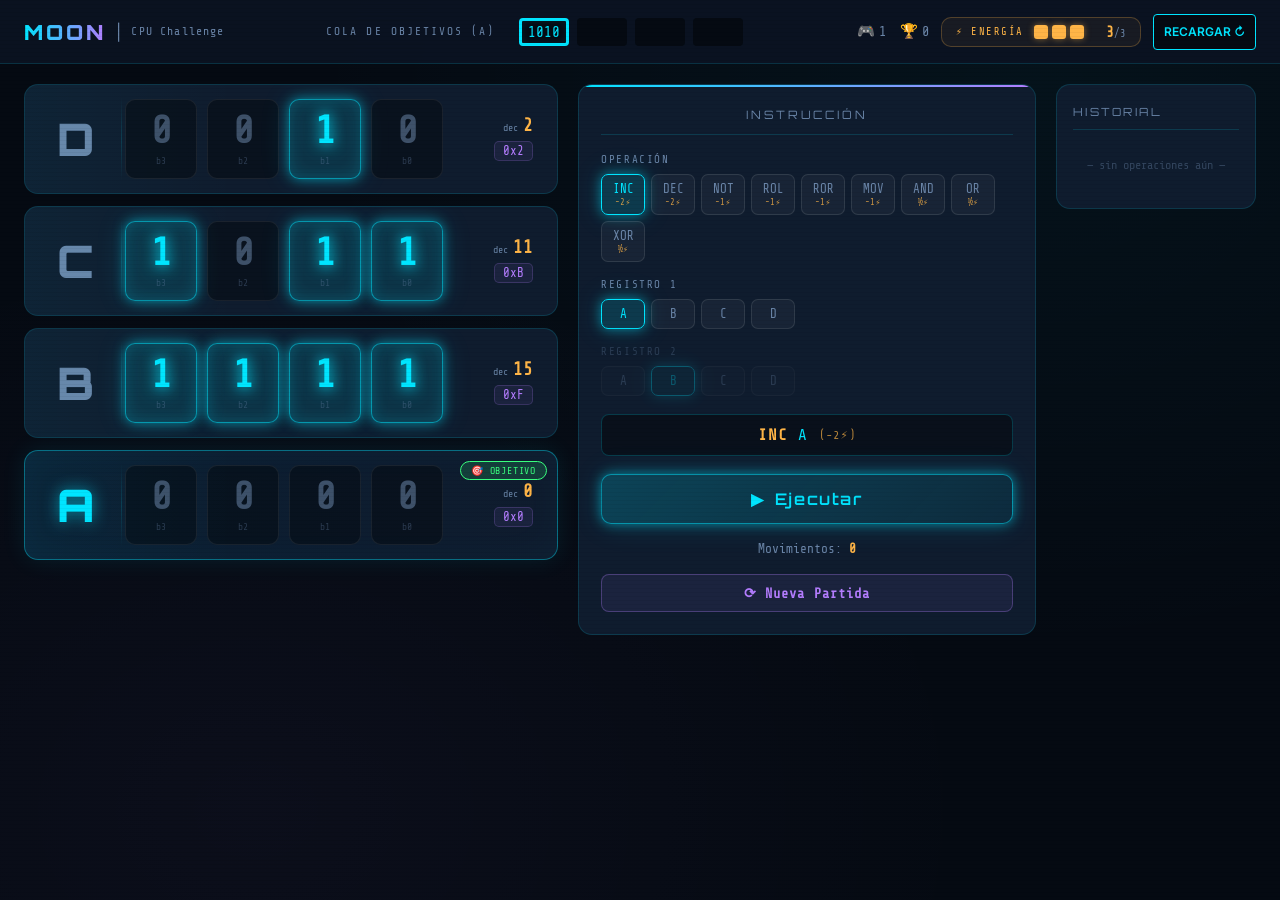
==== index.html @ d3221dab "juego moon" ====
<!DOCTYPE html>
<html lang="es">
<head>
  <meta charset="UTF-8" />
  <meta name="viewport" content="width=device-width, initial-scale=1.0" />
  <title>MOON – CPU Binary Game</title>
  <meta name="description" content="MOON: juego educativo online donde manipulas registros de una CPU virtual para alcanzar un objetivo binario." />
  <link rel="preconnect" href="https://fonts.googleapis.com" />
  <link rel="preconnect" href="https://fonts.gstatic.com" crossorigin />
  <link href="https://fonts.googleapis.com/css2?family=Share+Tech+Mono&family=Orbitron:wght@400;700;900&family=Inter:wght@300;400;600&display=swap" rel="stylesheet" />
  <link rel="stylesheet" href="style.css" />
</head>
<body>

  <!-- ═══════════════════════ (sin pantalla de login) ════════ -->

  <!-- ═══════════════════════════════════════ GAME SCREEN ═══ -->
  <div id="screen-game" class="screen active">

    <!-- Top bar -->
    <header class="topbar">
      <div class="topbar-brand">
        <span class="brand-moon">MOON</span>
        <span class="brand-sep">|</span>
        <span class="brand-sub">CPU Challenge</span>
      </div>
      <div class="topbar-center" id="topbar-objective">
        <div class="obj-label">COLA DE OBJETIVOS (A)</div>
        <div class="targets-queue" id="targets-queue">
          <!-- Slots rendered by JS -->
          <div class="target-slot empty"></div>
          <div class="target-slot empty"></div>
          <div class="target-slot empty"></div>
          <div class="target-slot empty"></div>
        </div>
      </div>
      <div class="topbar-user">
        <div class="user-stats">
          <span class="stat-item" title="Partidas jugadas"><span class="stat-icon">🎮</span><span id="stat-played">0</span></span>
          <span class="stat-item" title="Partidas ganadas"><span class="stat-icon">🏆</span><span id="stat-won">0</span></span>
        </div>
        <!-- Batería y Recarga -->
        <div class="battery-section">
          <div class="battery-display" id="battery-display" title="Energía restante">
            <span class="battery-label">⚡ ENERGÍA</span>
            <div class="battery-pips" id="battery-pips"></div>
            <span class="battery-num"><span id="battery-val">3</span><span class="battery-max">/3</span></span>
          </div>
          <button id="btn-reload" class="btn btn-reload" title="Recargar energía y avanzar objetivos">RECARGAR ↻</button>
        </div>
      </div>
    </header>

    <main class="game-main">

      <!-- Registers: 4 filas horizontales, como el tablero físico -->
      <section class="registers-section">
        <div class="registers-grid" id="registers-grid">

          <!-- ── Registro D ── -->
          <div class="register-card" id="reg-D" data-reg="D">
            <div class="reg-name">D</div>
            <div class="reg-bits" id="bits-D">
              <div class="bit-cell" data-pos="3"><span class="bit-val">0</span><span class="bit-pos">b3</span></div>
              <div class="bit-cell" data-pos="2"><span class="bit-val">0</span><span class="bit-pos">b2</span></div>
              <div class="bit-cell" data-pos="1"><span class="bit-val">0</span><span class="bit-pos">b1</span></div>
              <div class="bit-cell" data-pos="0"><span class="bit-val">0</span><span class="bit-pos">b0</span></div>
            </div>
            <div class="reg-meta">
              <span class="reg-dec" id="dec-D">0</span>
              <span class="reg-hex" id="hex-D">0x0</span>
            </div>
          </div>

          <!-- ── Registro C ── -->
          <div class="register-card" id="reg-C" data-reg="C">
            <div class="reg-name">C</div>
            <div class="reg-bits" id="bits-C">
              <div class="bit-cell" data-pos="3"><span class="bit-val">0</span><span class="bit-pos">b3</span></div>
              <div class="bit-cell" data-pos="2"><span class="bit-val">0</span><span class="bit-pos">b2</span></div>
              <div class="bit-cell" data-pos="1"><span class="bit-val">0</span><span class="bit-pos">b1</span></div>
              <div class="bit-cell" data-pos="0"><span class="bit-val">0</span><span class="bit-pos">b0</span></div>
            </div>
            <div class="reg-meta">
              <span class="reg-dec" id="dec-C">0</span>
              <span class="reg-hex" id="hex-C">0x0</span>
            </div>
          </div>

          <!-- ── Registro B ── -->
          <div class="register-card" id="reg-B" data-reg="B">
            <div class="reg-name">B</div>
            <div class="reg-bits" id="bits-B">
              <div class="bit-cell" data-pos="3"><span class="bit-val">0</span><span class="bit-pos">b3</span></div>
              <div class="bit-cell" data-pos="2"><span class="bit-val">0</span><span class="bit-pos">b2</span></div>
              <div class="bit-cell" data-pos="1"><span class="bit-val">0</span><span class="bit-pos">b1</span></div>
              <div class="bit-cell" data-pos="0"><span class="bit-val">0</span><span class="bit-pos">b0</span></div>
            </div>
            <div class="reg-meta">
              <span class="reg-dec" id="dec-B">0</span>
              <span class="reg-hex" id="hex-B">0x0</span>
            </div>
          </div>

          <!-- ── Registro A (objetivo) ── -->
          <div class="register-card" id="reg-A" data-reg="A">
            <div class="reg-name">A</div>
            <div class="reg-bits" id="bits-A">
              <div class="bit-cell" data-pos="3"><span class="bit-val">0</span><span class="bit-pos">b3</span></div>
              <div class="bit-cell" data-pos="2"><span class="bit-val">0</span><span class="bit-pos">b2</span></div>
              <div class="bit-cell" data-pos="1"><span class="bit-val">0</span><span class="bit-pos">b1</span></div>
              <div class="bit-cell" data-pos="0"><span class="bit-val">0</span><span class="bit-pos">b0</span></div>
            </div>
            <div class="reg-meta">
              <span class="reg-dec" id="dec-A">0</span>
              <span class="reg-hex" id="hex-A">0x0</span>
            </div>
            <div class="reg-target-indicator hidden" id="target-A">🎯 OBJETIVO</div>
          </div>

        </div>
      </section>

      <!-- Control panel -->
      <section class="control-panel">
        <div class="panel-title">INSTRUCCIÓN</div>

        <div class="controls-row">

          <div class="ctrl-group">
            <label class="ctrl-label" for="sel-op">Operación</label>
            <div class="op-selector" id="op-selector">
              <button class="op-btn active" data-op="INC" data-cost="2">INC<span class="op-cost">-2⚡</span></button>
              <button class="op-btn" data-op="DEC" data-cost="2">DEC<span class="op-cost">-2⚡</span></button>
              <button class="op-btn" data-op="NOT" data-cost="1">NOT<span class="op-cost">-1⚡</span></button>
              <button class="op-btn" data-op="ROL" data-cost="1">ROL<span class="op-cost">-1⚡</span></button>
              <button class="op-btn" data-op="ROR" data-cost="1">ROR<span class="op-cost">-1⚡</span></button>
              <button class="op-btn" data-op="MOV" data-cost="1">MOV<span class="op-cost">-1⚡</span></button>
              <button class="op-btn" data-op="AND" data-cost="0.5">AND<span class="op-cost">½⚡</span></button>
              <button class="op-btn" data-op="OR" data-cost="0.5">OR<span class="op-cost">½⚡</span></button>
              <button class="op-btn" data-op="XOR" data-cost="0.5">XOR<span class="op-cost">½⚡</span></button>
            </div>
          </div>

          <div class="ctrl-group" id="reg1-group">
            <label class="ctrl-label" for="sel-reg1">Registro 1</label>
            <div class="reg-selector" id="reg1-selector">
              <button class="reg-btn active" data-reg="A">A</button>
              <button class="reg-btn" data-reg="B">B</button>
              <button class="reg-btn" data-reg="C">C</button>
              <button class="reg-btn" data-reg="D">D</button>
            </div>
          </div>

          <div class="ctrl-group" id="reg2-group">
            <label class="ctrl-label" for="sel-reg2">Registro 2</label>
            <div class="reg-selector" id="reg2-selector">
              <button class="reg-btn" data-reg="A">A</button>
              <button class="reg-btn active" data-reg="B">B</button>
              <button class="reg-btn" data-reg="C">C</button>
              <button class="reg-btn" data-reg="D">D</button>
            </div>
          </div>

        </div>

        <div class="instr-preview" id="instr-preview">
          <span class="preview-op">INC</span>
          <span class="preview-r1">A</span>
          <span class="preview-cost">(-2⚡)</span>
        </div>

        <button id="btn-execute" class="btn btn-execute">
          <span class="btn-execute-icon">▶</span>
          Ejecutar
        </button>

        <div class="move-counter">
          Movimientos: <span id="move-count">0</span>
        </div>

        <button id="btn-new-game" class="btn btn-new">⟳ Nueva Partida</button>

      </section>

      <!-- History log -->
      <section class="history-panel">
        <div class="history-title">HISTORIAL</div>
        <ul class="history-list" id="history-list">
          <li class="history-empty">— sin operaciones aún —</li>
        </ul>
      </section>

    </main>

    <!-- Victory overlay -->
    <div class="victory-overlay hidden" id="victory-overlay">
      <div class="victory-card">
        <div class="victory-icon">🌙</div>
        <h2 class="victory-title">¡OBJETIVO ALCANZADO!</h2>
        <p class="victory-sub">Registro A = <span id="victory-bits"></span></p>
        <p class="victory-moves">Completado en <span id="victory-move-count"></span> movimiento(s)</p>
        <button id="btn-next-round" class="btn btn-execute">Nueva Ronda</button>
      </div>
    </div>

    <!-- Game Over overlay (sin bateria) -->
    <div class="gameover-overlay hidden" id="gameover-overlay">
      <div class="gameover-card">
        <div class="gameover-icon">🔋</div>
        <h2 class="gameover-title">SIN ENERGÍA</h2>
        <p class="gameover-sub">Has perdido por falta de energía o por acumular demasiados objetivos.</p>
        <p class="gameover-target">Último objetivo pendiente: <span id="gameover-bits"></span></p>
        <button id="btn-retry" class="btn btn-execute">&#x21ba; Reintentar</button>
      </div>
    </div>

  </div>

  <script src="app.js"></script>
</body>
</html>
---- style.css ----
/* ═══════════════════════════════════════════════════════════
   MOON – CPU Binary Challenge · style.css
   Palette: deep space navy + neon cyan/purple + amber
═══════════════════════════════════════════════════════════ */

/* ── Reset & tokens ───────────────────────────────────────── */
*, *::before, *::after { box-sizing: border-box; margin: 0; padding: 0; }

:root {
  --bg-void:      #050a12;
  --bg-panel:     #0b1422;
  --bg-card:      #0f1c2e;
  --bg-card2:     #112035;
  --accent-cyan:  #00e5ff;
  --accent-purple:#b47dff;
  --accent-amber: #ffb547;
  --accent-green: #39ff7e;
  --accent-red:   #ff4757;
  --text-primary: #e0eeff;
  --text-dim:     #6a85a8;
  --text-mono:    'Share Tech Mono', monospace;
  --font-display: 'Orbitron', sans-serif;
  --font-body:    'Inter', sans-serif;
  --border:       rgba(0,229,255,0.15);
  --glow-cyan:    0 0 12px rgba(0,229,255,0.5), 0 0 30px rgba(0,229,255,0.15);
  --glow-purple:  0 0 12px rgba(180,125,255,0.5);
  --glow-amber:   0 0 12px rgba(255,181,71,0.6);
  --radius:       10px;
  --transition:   0.22s cubic-bezier(0.4, 0, 0.2, 1);
}

html, body {
  height: 100%;
  font-family: var(--font-body);
  background: var(--bg-void);
  color: var(--text-primary);
  overflow-x: hidden;
}

/* ── Screen router ────────────────────────────────────────── */
.screen { display: none; width: 100%; min-height: 100vh; }
.screen.active { display: flex; }

/* ═══════════════════════════════════════
   LOGIN SCREEN
═══════════════════════════════════════ */
#screen-login {
  position: relative;
  align-items: center;
  justify-content: center;
  background: radial-gradient(ellipse at 60% 40%, #0d1f3c 0%, #050a12 70%);
  overflow: hidden;
}

#bg-canvas {
  position: absolute;
  inset: 0;
  pointer-events: none;
  z-index: 0;
}

.login-card {
  position: relative;
  z-index: 1;
  display: flex;
  flex-direction: column;
  align-items: center;
  gap: 24px;
  padding: 48px 40px;
  background: rgba(11,20,34,0.85);
  border: 1px solid var(--border);
  border-radius: 20px;
  backdrop-filter: blur(18px);
  box-shadow: 0 0 60px rgba(0,229,255,0.08), 0 20px 60px rgba(0,0,0,0.5);
  max-width: 400px;
  width: 90%;
  animation: fadeUp 0.7s ease both;
}

@keyframes fadeUp {
  from { opacity:0; transform: translateY(30px); }
  to   { opacity:1; transform: translateY(0); }
}

/* Logo */
.login-logo { display: flex; flex-direction: column; align-items: center; gap: 12px; }

.logo-orbit {
  position: relative;
  width: 80px;
  height: 80px;
  display: flex;
  align-items: center;
  justify-content: center;
}

.logo-planet {
  width: 36px;
  height: 36px;
  border-radius: 50%;
  background: radial-gradient(circle at 35% 35%, #b47dff, #5a0fa8);
  box-shadow: var(--glow-purple);
  animation: pulse-planet 2.5s ease-in-out infinite;
}

@keyframes pulse-planet {
  0%, 100% { box-shadow: var(--glow-purple); }
  50%       { box-shadow: 0 0 20px rgba(180,125,255,0.9), 0 0 50px rgba(180,125,255,0.4); }
}

.logo-ring {
  position: absolute;
  inset: 4px;
  border-radius: 50%;
  border: 2px solid transparent;
  border-top-color: var(--accent-cyan);
  border-right-color: rgba(0,229,255,0.3);
  animation: spin-ring 3s linear infinite;
}

@keyframes spin-ring { to { transform: rotate(360deg); } }

.logo-title {
  font-family: var(--font-display);
  font-size: 3.2rem;
  font-weight: 900;
  letter-spacing: 0.2em;
  background: linear-gradient(135deg, var(--accent-cyan) 0%, var(--accent-purple) 100%);
  -webkit-background-clip: text;
  -webkit-text-fill-color: transparent;
  background-clip: text;
  text-shadow: none;
  filter: drop-shadow(0 0 16px rgba(0,229,255,0.4));
}

.logo-subtitle {
  font-family: var(--text-mono);
  font-size: 0.78rem;
  letter-spacing: 0.25em;
  color: var(--text-dim);
  text-transform: uppercase;
}

.login-desc {
  text-align: center;
  color: var(--text-dim);
  font-size: 0.9rem;
  line-height: 1.7;
}
.login-desc strong { color: var(--accent-cyan); }

/* Google button */
.btn-google {
  display: flex;
  align-items: center;
  gap: 12px;
  padding: 14px 28px;
  border: 1px solid rgba(255,255,255,0.18);
  border-radius: 50px;
  background: rgba(255,255,255,0.05);
  color: var(--text-primary);
  font-family: var(--font-body);
  font-size: 1rem;
  font-weight: 600;
  cursor: pointer;
  transition: var(--transition);
  width: 100%;
  justify-content: center;
}
.btn-google:hover {
  background: rgba(255,255,255,0.12);
  border-color: rgba(0,229,255,0.5);
  box-shadow: var(--glow-cyan);
  transform: translateY(-2px);
}
.google-icon { width: 20px; height: 20px; flex-shrink: 0; }

.login-footer {
  font-family: var(--text-mono);
  font-size: 0.72rem;
  color: var(--text-dim);
  letter-spacing: 0.12em;
}

/* ═══════════════════════════════════════
   GAME SCREEN
═══════════════════════════════════════ */
#screen-game {
  flex-direction: column;
  background: var(--bg-void);
  background-image:
    radial-gradient(ellipse at 80% 10%, rgba(0,229,255,0.04) 0%, transparent 50%),
    radial-gradient(ellipse at 20% 90%, rgba(180,125,255,0.04) 0%, transparent 50%);
  min-height: 100vh;
}

/* ── Topbar ─────────────────────────────────────────────── */
.topbar {
  display: flex;
  align-items: center;
  justify-content: space-between;
  padding: 0 24px;
  height: 64px;
  background: rgba(11,20,34,0.95);
  border-bottom: 1px solid var(--border);
  backdrop-filter: blur(12px);
  position: sticky;
  top: 0;
  z-index: 100;
  gap: 16px;
}

.topbar-brand {
  display: flex;
  align-items: center;
  gap: 10px;
  flex-shrink: 0;
}
.brand-moon {
  font-family: var(--font-display);
  font-size: 1.3rem;
  font-weight: 900;
  letter-spacing: 0.15em;
  background: linear-gradient(90deg, var(--accent-cyan), var(--accent-purple));
  -webkit-background-clip: text;
  -webkit-text-fill-color: transparent;
  background-clip: text;
}
.brand-sep { color: var(--text-dim); }
.brand-sub { font-family: var(--text-mono); font-size: 0.72rem; color: var(--text-dim); letter-spacing: 0.1em; }

.topbar-center {
  display: flex;
  align-items: center;
  gap: 12px;
  flex: 1;
  justify-content: center;
}
.obj-label {
  font-family: var(--text-mono);
  font-size: 0.7rem;
  letter-spacing: 0.18em;
  color: var(--text-dim);
}
.obj-bits {
  display: flex;
  gap: 5px;
}
.obj-bit {
  display: flex;
  align-items: center;
  justify-content: center;
  width: 32px;
  height: 32px;
  border-radius: 6px;
  background: rgba(0,229,255,0.08);
  border: 1px solid rgba(0,229,255,0.3);
  font-family: var(--text-mono);
  font-size: 1.1rem;
  color: var(--accent-cyan);
  font-weight: bold;
  box-shadow: var(--glow-cyan);
}
.obj-hint { font-family: var(--text-mono); font-size: 0.7rem; color: var(--text-dim); }

.topbar-user {
  display: flex;
  align-items: center;
  gap: 12px;
  flex-shrink: 0;
}

.user-stats {
  display: flex;
  gap: 14px;
  font-family: var(--text-mono);
  font-size: 0.85rem;
}
.stat-item {
  display: flex;
  align-items: center;
  gap: 4px;
  color: var(--text-dim);
}
.stat-icon { font-size: 0.9rem; }

/* ── Battery display ────────────────────────────────── */
.battery-display {
  display: flex;
  align-items: center;
  gap: 10px;
  padding: 6px 14px;
  background: rgba(255,181,71,0.06);
  border: 1px solid rgba(255,181,71,0.25);
  border-radius: 10px;
  transition: var(--transition);
}
.battery-display.warn {
  background: rgba(255,100,0,0.1);
  border-color: rgba(255,100,0,0.5);
  animation: battery-warn 1s ease-in-out infinite;
}
.battery-display.empty {
  background: rgba(255,71,87,0.12);
  border-color: rgba(255,71,87,0.6);
}
@keyframes battery-warn {
  0%,100% { box-shadow: none; }
  50%      { box-shadow: 0 0 12px rgba(255,100,0,0.4); }
}
.battery-label {
  font-family: var(--text-mono);
  font-size: 0.65rem;
  letter-spacing: 0.15em;
  color: var(--accent-amber);
}
.battery-pips {
  display: flex;
  gap: 4px;
  align-items: center;
}
.battery-pip {
  width: 14px;
  height: 14px;
  border-radius: 3px;
  background: var(--accent-amber);
  box-shadow: 0 0 6px rgba(255,181,71,0.5);
  transition: var(--transition);
}
.battery-pip.half {
  background: linear-gradient(90deg, var(--accent-amber) 50%, rgba(255,181,71,0.15) 50%);
}
.battery-pip.empty-pip {
  background: rgba(255,255,255,0.06);
  border: 1px solid rgba(255,255,255,0.1);
  box-shadow: none;
}
.battery-num {
  font-family: var(--text-mono);
  font-size: 0.9rem;
  color: var(--accent-amber);
  font-weight: bold;
  min-width: 32px;
  text-align: right;
}
.battery-num .battery-max {
  font-size: 0.65rem;
  color: var(--text-dim);
  font-weight: normal;
}

.user-avatar-wrap {
  display: flex;
  align-items: center;
  gap: 8px;
}
.user-avatar {
  width: 34px;
  height: 34px;
  border-radius: 50%;
  border: 2px solid var(--accent-cyan);
  box-shadow: var(--glow-cyan);
  object-fit: cover;
}
.user-name {
  font-size: 0.82rem;
  color: var(--text-dim);
  max-width: 120px;
  overflow: hidden;
  text-overflow: ellipsis;
  white-space: nowrap;
}

/* ── Buttons (global) ───────────────────────────────────── */
.btn {
  border: none;
  border-radius: var(--radius);
  cursor: pointer;
  font-family: var(--font-body);
  font-weight: 600;
  transition: var(--transition);
  outline: none;
}

.btn-admin {
  padding: 8px 14px;
  background: rgba(255,181,71,0.1);
  border: 1px solid rgba(255,181,71,0.4);
  color: var(--accent-amber);
  font-size: 0.8rem;
  border-radius: 8px;
}
.btn-admin:hover { background: rgba(255,181,71,0.2); box-shadow: var(--glow-amber); }

.btn-logout {
  padding: 8px 12px;
  background: rgba(255,71,87,0.1);
  border: 1px solid rgba(255,71,87,0.3);
  color: var(--accent-red);
  font-size: 1rem;
  border-radius: 8px;
}
.btn-logout:hover { background: rgba(255,71,87,0.2); }

.hidden { display: none !important; }

/* ── Game main layout ───────────────────────────────────── */
.game-main {
  display: grid;
  grid-template-columns: 1fr auto auto;
  grid-template-rows: 1fr;
  gap: 20px;
  padding: 20px 24px;
  flex: 1;
  align-items: start;
  max-width: 1400px;
  margin: 0 auto;
  width: 100%;
}

/* ── Registers: columna vertical de filas horizontales ──── */
.registers-section {
  grid-column: 1;
}
.registers-grid {
  display: flex;
  flex-direction: column;
  gap: 12px;
}

/* ── Register card: fila horizontal ancha ───────────────── */
.register-card {
  display: flex;
  align-items: center;
  gap: 20px;
  background: var(--bg-card);
  border: 1px solid var(--border);
  border-radius: 14px;
  padding: 14px 24px;
  position: relative;
  transition: var(--transition);
  overflow: hidden;
}
.register-card::before {
  content: '';
  position: absolute;
  inset: 0;
  background: linear-gradient(90deg, rgba(0,229,255,0.04) 0%, transparent 40%);
  pointer-events: none;
}
.register-card:hover {
  border-color: rgba(0,229,255,0.25);
  box-shadow: 0 0 24px rgba(0,229,255,0.06);
}

/* Registro A: destaque especial */
#reg-A {
  border-color: rgba(0,229,255,0.4);
  background: linear-gradient(90deg, #0b1f33, #0f1c2e);
  box-shadow: 0 0 24px rgba(0,229,255,0.09), inset 0 0 40px rgba(0,229,255,0.03);
}
#reg-A .reg-name { color: var(--accent-cyan); filter: drop-shadow(0 0 8px rgba(0,229,255,0.6)); }

/* Letra del registro (A / B / C / D) */
.reg-name {
  font-family: var(--font-display);
  font-size: 2.8rem;
  font-weight: 900;
  letter-spacing: 0.05em;
  color: var(--text-dim);
  width: 56px;
  text-align: center;
  flex-shrink: 0;
  line-height: 1;
  user-select: none;
}

/* Separador vertical entre nombre y bits */
.register-card::after {
  content: '';
  position: absolute;
  left: 96px;
  top: 12px;
  bottom: 12px;
  width: 1px;
  background: linear-gradient(to bottom, transparent, var(--border), transparent);
  pointer-events: none;
}

/* Contenedor de los 4 bits */
.reg-bits {
  display: flex;
  gap: 10px;
  align-items: center;
  flex: 1;
  justify-content: center;
}

/* Celda individual de bit */
.bit-cell {
  display: flex;
  flex-direction: column;
  align-items: center;
  justify-content: center;
  gap: 5px;
  width: 72px;
  height: 80px;
  border-radius: 10px;
  background: rgba(0,0,0,0.35);
  border: 1px solid rgba(255,255,255,0.07);
  transition: var(--transition);
  position: relative;
  overflow: hidden;
  flex-shrink: 0;
}
.bit-cell::before {
  content: '';
  position: absolute;
  inset: 0;
  background: transparent;
  transition: var(--transition);
}
.bit-cell.on {
  background: rgba(0,229,255,0.12);
  border-color: rgba(0,229,255,0.55);
  box-shadow: inset 0 0 16px rgba(0,229,255,0.18), var(--glow-cyan);
}
.bit-cell.on .bit-val {
  color: var(--accent-cyan);
  text-shadow: 0 0 14px var(--accent-cyan), 0 0 28px rgba(0,229,255,0.4);
}
.bit-cell.flip { animation: bit-flip 0.28s ease; }
@keyframes bit-flip {
  0%   { transform: scaleY(1); }
  45%  { transform: scaleY(0.05); }
  100% { transform: scaleY(1); }
}

/* Valor del bit (0 / 1) — grande y destacado */
.bit-val {
  font-family: var(--text-mono);
  font-size: 2.4rem;
  font-weight: bold;
  color: rgba(106,133,168,0.55);
  line-height: 1;
  pointer-events: none;
}

/* Posición del bit (b3, b2, b1, b0) */
.bit-pos {
  font-family: var(--text-mono);
  font-size: 0.6rem;
  color: rgba(106,133,168,0.35);
  letter-spacing: 0.05em;
  pointer-events: none;
}

/* Zona de metadatos: decimal + hex */
.reg-meta {
  display: flex;
  flex-direction: column;
  align-items: flex-end;
  gap: 6px;
  min-width: 70px;
  flex-shrink: 0;
}
.reg-dec {
  font-family: var(--text-mono);
  font-size: 1.1rem;
  font-weight: bold;
  color: var(--accent-amber);
  line-height: 1;
}
.reg-dec::before { content: 'dec '; font-size: 0.62rem; color: var(--text-dim); font-weight: normal; }

.reg-hex {
  font-family: var(--text-mono);
  font-size: 0.78rem;
  color: var(--accent-purple);
  background: rgba(180,125,255,0.08);
  padding: 2px 8px;
  border-radius: 5px;
  border: 1px solid rgba(180,125,255,0.2);
}

/* Indicador de objetivo (solo en Registro A) */
.reg-target-indicator {
  position: absolute;
  top: 10px;
  right: 10px;
  background: rgba(57,255,126,0.15);
  border: 1px solid var(--accent-green);
  color: var(--accent-green);
  font-size: 0.62rem;
  font-family: var(--text-mono);
  padding: 3px 10px;
  border-radius: 20px;
  letter-spacing: 0.08em;
  animation: blink-target 1.5s ease-in-out infinite;
}
@keyframes blink-target {
  0%, 100% { opacity:1; }
  50%       { opacity:0.35; }
}

/* ── Control Panel ──────────────────────────────────────── */
.control-panel {
  grid-column: 2;
  background: var(--bg-card);
  border: 1px solid var(--border);
  border-radius: 14px;
  padding: 22px;
  display: flex;
  flex-direction: column;
  gap: 18px;
  min-width: 260px;
  position: relative;
  overflow: hidden;
}
.control-panel::before {
  content: '';
  position: absolute;
  top: 0; left: 0; right: 0;
  height: 2px;
  background: linear-gradient(90deg, var(--accent-cyan), var(--accent-purple));
}

.panel-title {
  font-family: var(--font-display);
  font-size: 0.72rem;
  letter-spacing: 0.25em;
  color: var(--text-dim);
  text-align: center;
  padding-bottom: 12px;
  border-bottom: 1px solid var(--border);
}

.controls-row {
  display: flex;
  flex-direction: column;
  gap: 16px;
}

.ctrl-group { display: flex; flex-direction: column; gap: 8px; }
.ctrl-label {
  font-family: var(--text-mono);
  font-size: 0.68rem;
  color: var(--text-dim);
  letter-spacing: 0.15em;
  text-transform: uppercase;
}

/* Op buttons */
.op-selector, .reg-selector {
  display: flex;
  flex-wrap: wrap;
  gap: 6px;
}
.op-btn, .reg-btn {
  padding: 7px 10px;
  border-radius: 7px;
  border: 1px solid rgba(255,255,255,0.1);
  background: rgba(255,255,255,0.04);
  color: var(--text-dim);
  font-family: var(--text-mono);
  font-size: 0.78rem;
  cursor: pointer;
  transition: var(--transition);
  min-width: 44px;
  text-align: center;
}
.op-btn:hover, .reg-btn:hover {
  border-color: rgba(0,229,255,0.4);
  color: var(--accent-cyan);
}
.op-btn.active, .reg-btn.active {
  background: rgba(0,229,255,0.15);
  border-color: var(--accent-cyan);
  color: var(--accent-cyan);
  box-shadow: var(--glow-cyan);
}
.op-btn.no-energy {
  opacity: 0.35;
  cursor: not-allowed;
  border-color: rgba(255,71,87,0.3);
}
.op-btn.no-energy:hover {
  border-color: rgba(255,71,87,0.5);
  color: var(--accent-red);
  box-shadow: none;
}
/* Badge de coste en el botón */
.op-cost {
  display: block;
  font-size: 0.55rem;
  letter-spacing: 0;
  color: var(--accent-amber);
  margin-top: 2px;
  line-height: 1;
  opacity: 0.8;
}

/* Instruction preview */
.instr-preview {
  background: rgba(0,0,0,0.4);
  border: 1px solid rgba(0,229,255,0.2);
  border-radius: 8px;
  padding: 10px 14px;
  font-family: var(--text-mono);
  font-size: 1rem;
  color: var(--text-primary);
  text-align: center;
  letter-spacing: 0.08em;
  min-height: 42px;
  display: flex;
  align-items: center;
  justify-content: center;
  gap: 10px;
}
.preview-op { color: var(--accent-amber); font-weight: bold; }
.preview-r1 { color: var(--accent-cyan); }
.preview-r2 { color: var(--accent-purple); }
.preview-arrow { color: var(--text-dim); }
.preview-cost {
  font-size: 0.75rem;
  color: var(--accent-amber);
  opacity: 0.7;
}

/* Execute button */
.btn-execute {
  display: flex;
  align-items: center;
  justify-content: center;
  gap: 10px;
  padding: 14px;
  background: linear-gradient(135deg, rgba(0,229,255,0.2), rgba(0,229,255,0.08));
  border: 1px solid rgba(0,229,255,0.5);
  color: var(--accent-cyan);
  font-size: 1rem;
  font-family: var(--font-display);
  letter-spacing: 0.1em;
  border-radius: 10px;
  box-shadow: var(--glow-cyan);
  transition: var(--transition);
}
.btn-execute:hover {
  background: rgba(0,229,255,0.25);
  box-shadow: 0 0 20px rgba(0,229,255,0.6), 0 0 40px rgba(0,229,255,0.2);
  transform: translateY(-2px);
}
.btn-execute:active { transform: translateY(0); }
.btn-execute-icon { font-size: 1rem; }

.move-counter {
  text-align: center;
  font-family: var(--text-mono);
  font-size: 0.8rem;
  color: var(--text-dim);
}
.move-counter span { color: var(--accent-amber); font-weight: bold; }

.btn-new {
  padding: 10px;
  background: rgba(180,125,255,0.08);
  border: 1px solid rgba(180,125,255,0.3);
  color: var(--accent-purple);
  font-size: 0.85rem;
  font-family: var(--text-mono);
  letter-spacing: 0.08em;
  border-radius: 8px;
  transition: var(--transition);
}
.btn-new:hover { background: rgba(180,125,255,0.18); box-shadow: var(--glow-purple); }

/* ── History panel ──────────────────────────────────────── */
.history-panel {
  grid-column: 3;
  background: var(--bg-card);
  border: 1px solid var(--border);
  border-radius: 14px;
  padding: 20px 16px;
  min-width: 200px;
  max-width: 230px;
  max-height: calc(100vh - 120px);
  display: flex;
  flex-direction: column;
  gap: 12px;
  position: sticky;
  top: 84px;
}

.history-title {
  font-family: var(--font-display);
  font-size: 0.7rem;
  letter-spacing: 0.22em;
  color: var(--text-dim);
  padding-bottom: 10px;
  border-bottom: 1px solid var(--border);
}

.history-list {
  list-style: none;
  overflow-y: auto;
  display: flex;
  flex-direction: column-reverse;
  gap: 6px;
  flex: 1;
}
.history-list::-webkit-scrollbar { width: 4px; }
.history-list::-webkit-scrollbar-track { background: transparent; }
.history-list::-webkit-scrollbar-thumb { background: var(--border); border-radius: 4px; }

.history-item {
  font-family: var(--text-mono);
  font-size: 0.75rem;
  padding: 6px 10px;
  border-radius: 6px;
  background: rgba(0,0,0,0.3);
  border: 1px solid rgba(255,255,255,0.05);
  color: var(--text-dim);
  animation: slide-in 0.25s ease;
}
@keyframes slide-in {
  from { opacity:0; transform: translateX(12px); }
  to   { opacity:1; transform: translateX(0); }
}
.history-item .h-num { color: rgba(106,133,168,0.5); margin-right: 6px; }
.history-item .h-op  { color: var(--accent-amber); }
.history-item .h-r1  { color: var(--accent-cyan); }
.history-item .h-r2  { color: var(--accent-purple); }

.history-empty {
  font-family: var(--text-mono);
  font-size: 0.75rem;
  color: rgba(106,133,168,0.4);
  text-align: center;
  padding: 16px 0;
}

/* ── Victory overlay ─────────────────────────────────────── */
.victory-overlay {
  position: fixed;
  inset: 0;
  background: rgba(5,10,18,0.88);
  backdrop-filter: blur(10px);
  display: flex;
  align-items: center;
  justify-content: center;
  z-index: 500;
  animation: fadeIn 0.4s ease;
}

@keyframes fadeIn { from { opacity:0; } to { opacity:1; } }

.victory-card {
  background: var(--bg-card);
  border: 1px solid rgba(57,255,126,0.4);
  border-radius: 20px;
  padding: 48px 52px;
  text-align: center;
  display: flex;
  flex-direction: column;
  align-items: center;
  gap: 18px;
  box-shadow: 0 0 60px rgba(57,255,126,0.15), 0 20px 60px rgba(0,0,0,0.5);
  animation: scaleIn 0.5s cubic-bezier(0.34, 1.56, 0.64, 1) both;
}
@keyframes scaleIn {
  from { transform: scale(0.7); opacity:0; }
  to   { transform: scale(1);   opacity:1; }
}

.victory-icon { font-size: 4rem; animation: bounce-icon 1s ease infinite alternate; }
@keyframes bounce-icon {
  from { transform: translateY(0); }
  to   { transform: translateY(-10px); }
}

.victory-title {
  font-family: var(--font-display);
  font-size: 1.8rem;
  letter-spacing: 0.1em;
  background: linear-gradient(90deg, var(--accent-green), var(--accent-cyan));
  -webkit-background-clip: text;
  -webkit-text-fill-color: transparent;
  background-clip: text;
}

.victory-sub {
  font-family: var(--text-mono);
  font-size: 1.1rem;
  color: var(--text-dim);
}
.victory-sub span { color: var(--accent-cyan); font-weight: bold; letter-spacing: 0.15em; }

.victory-moves {
  font-family: var(--text-mono);
  font-size: 0.85rem;
  color: var(--accent-amber);
}

/* ═══════════════════════════════════════
   ADMIN SCREEN
═══════════════════════════════════════ */
#screen-admin {
  flex-direction: column;
  background: var(--bg-void);
  padding: 32px 24px;
  align-items: center;
}

.admin-container {
  width: 100%;
  max-width: 1000px;
  display: flex;
  flex-direction: column;
  gap: 24px;
}

.admin-header {
  display: flex;
  align-items: center;
  gap: 20px;
  flex-wrap: wrap;
}

.admin-title {
  font-family: var(--font-display);
  font-size: 1.4rem;
  letter-spacing: 0.12em;
  color: var(--accent-amber);
}
.admin-subtitle {
  font-family: var(--text-mono);
  font-size: 0.8rem;
  color: var(--text-dim);
  margin-left: auto;
}

.btn-back {
  padding: 10px 18px;
  background: rgba(0,229,255,0.08);
  border: 1px solid rgba(0,229,255,0.3);
  color: var(--accent-cyan);
  font-size: 0.85rem;
  font-family: var(--text-mono);
  border-radius: 8px;
}
.btn-back:hover { background: rgba(0,229,255,0.16); box-shadow: var(--glow-cyan); }

.table-wrap {
  overflow-x: auto;
  border-radius: 14px;
  border: 1px solid var(--border);
  background: var(--bg-card);
}

.admin-table {
  width: 100%;
  border-collapse: collapse;
}
.admin-table thead tr {
  background: rgba(0,229,255,0.06);
  border-bottom: 1px solid rgba(0,229,255,0.2);
}
.admin-table th {
  font-family: var(--font-display);
  font-size: 0.7rem;
  letter-spacing: 0.15em;
  color: var(--text-dim);
  text-transform: uppercase;
  padding: 14px 20px;
  text-align: left;
}
.admin-table td {
  padding: 13px 20px;
  font-family: var(--text-mono);
  font-size: 0.85rem;
  color: var(--text-primary);
  border-bottom: 1px solid rgba(255,255,255,0.04);
}
.admin-table tbody tr:hover { background: rgba(0,229,255,0.03); }
.admin-table tbody tr:last-child td { border-bottom: none; }

.loading-row {
  text-align: center;
  color: var(--text-dim);
  padding: 32px !important;
  font-style: italic;
}

.win-rate-high { color: var(--accent-green); }
.win-rate-mid  { color: var(--accent-amber); }
.win-rate-low  { color: var(--text-dim); }

/* ═══════════════════════════════════════
   REGISTER VICTORY ANIMATION
═══════════════════════════════════════ */
.register-card.victory-pulse {
  animation: victory-pulse-anim 0.5s ease 3;
}
@keyframes victory-pulse-anim {
  0%   { box-shadow: none; border-color: var(--border); }
  50%  { box-shadow: 0 0 30px rgba(57,255,126,0.5), 0 0 60px rgba(57,255,126,0.2); border-color: var(--accent-green); }
  100% { box-shadow: none; border-color: var(--border); }
}

/* ═══════════════════════════════════════
   GAME OVER OVERLAY
═══════════════════════════════════════ */
.gameover-overlay {
  position: fixed;
  inset: 0;
  background: rgba(5,10,18,0.92);
  backdrop-filter: blur(12px);
  display: flex;
  align-items: center;
  justify-content: center;
  z-index: 500;
  animation: fadeIn 0.4s ease;
}
.gameover-card {
  background: var(--bg-card);
  border: 1px solid rgba(255,71,87,0.45);
  border-radius: 20px;
  padding: 48px 52px;
  text-align: center;
  display: flex;
  flex-direction: column;
  align-items: center;
  gap: 18px;
  box-shadow: 0 0 60px rgba(255,71,87,0.15), 0 20px 60px rgba(0,0,0,0.5);
  animation: scaleIn 0.5s cubic-bezier(0.34, 1.56, 0.64, 1) both;
  max-width: 420px;
  width: 90%;
}
.gameover-icon {
  font-size: 4rem;
  animation: shake-icon 0.6s ease 0.3s;
}
@keyframes shake-icon {
  0%,100% { transform: rotate(0deg); }
  20%      { transform: rotate(-15deg); }
  40%      { transform: rotate(15deg); }
  60%      { transform: rotate(-10deg); }
  80%      { transform: rotate(10deg); }
}
.gameover-title {
  font-family: var(--font-display);
  font-size: 1.8rem;
  letter-spacing: 0.1em;
  background: linear-gradient(90deg, var(--accent-red), var(--accent-amber));
  -webkit-background-clip: text;
  -webkit-text-fill-color: transparent;
  background-clip: text;
}
.gameover-sub {
  font-size: 0.9rem;
  color: var(--text-dim);
  line-height: 1.6;
}
.gameover-target {
  font-family: var(--text-mono);
  font-size: 0.85rem;
  color: var(--text-dim);
}
.gameover-target span {
  color: var(--accent-cyan);
  font-weight: bold;
  letter-spacing: 0.15em;
}

/* ═══════════════════════════════════════
   RESPONSIVE
═══════════════════════════════════════ */
@media (max-width: 1100px) {
  .game-main {
    grid-template-columns: 1fr;
    grid-template-rows: auto auto auto;
  }
  .registers-section { grid-column: 1; }
  .control-panel     { grid-column: 1; min-width: unset; }
  .history-panel     { grid-column: 1; max-width: 100%; position: static; max-height: 200px; }
}

@media (max-width: 600px) {
  .topbar { flex-wrap: wrap; height: auto; padding: 12px 16px; gap: 10px; }
  .topbar-center { order: 3; flex-basis: 100%; }
  .registers-grid { grid-template-columns: 1fr 1fr; }
  .bit-cell { width: 40px; }
  .bit-val { font-size: 1.2rem; }
  .obj-bit { width: 28px; height: 28px; }
  .victory-card { padding: 32px 24px; }
  .user-name { display: none; }
  .brand-sub { display: none; }
}

/* ═══════════════════════════════════════
   SCROLLBAR GLOBAL
═══════════════════════════════════════ */
::-webkit-scrollbar { width: 6px; height: 6px; }
::-webkit-scrollbar-track { background: var(--bg-void); }
::-webkit-scrollbar-thumb { background: rgba(0,229,255,0.2); border-radius: 4px; }
::-webkit-scrollbar-thumb:hover { background: rgba(0,229,255,0.4); }

/* Scan line overlay for cyberpunk feel */
body::after {
  content: '';
  position: fixed;
  inset: 0;
  background: repeating-linear-gradient(
    0deg,
    transparent,
    transparent 3px,
    rgba(0,0,0,0.04) 3px,
    rgba(0,0,0,0.04) 4px
  );
  pointer-events: none;
  z-index: 9999;
}

/* =========================================
   NUEVA COLA DE OBJETIVOS (4 SLOTS)
========================================= */
.targets-queue {
  display: flex;
  gap: 8px;
  background: var(--bg-surface);
  padding: 6px 12px;
  border-radius: 6px;
  border: 1px solid var(--border-color);
}

.target-slot {
  width: 50px;
  height: 28px;
  display: flex;
  align-items: center;
  justify-content: center;
  background: var(--bg-void);
  border: 1px dashed var(--border-color);
  border-radius: 4px;
  font-family: 'Share Tech Mono', monospace;
  font-size: 0.9rem;
  color: var(--accent-cyan);
  transition: all 0.3s;
}

.target-slot.empty {
  border-color: rgba(255,255,255,0.1);
  color: rgba(255,255,255,0.1);
}

.target-slot.filled {
  border-style: solid;
  border-color: var(--accent-cyan);
  box-shadow: inset 0 0 8px rgba(0,229,255,0.1);
}

/* Slot 4 (peligro) */
.target-slot.danger {
  border-color: var(--accent-amber);
  color: var(--accent-amber);
  box-shadow: inset 0 0 8px rgba(255,181,71,0.2), 0 0 6px rgba(255,181,71,0.4);
  animation: pulse-danger 1.5s infinite;
}

@keyframes pulse-danger {
  0%, 100% { box-shadow: inset 0 0 8px rgba(255,181,71,0.2), 0 0 6px rgba(255,181,71,0.4); }
  50% { box-shadow: inset 0 0 12px rgba(255,181,71,0.4), 0 0 12px rgba(255,181,71,0.6); border-color: #ff9d00; }
}

/* =========================================
   BATERIA Y RECARGA
========================================= */
.battery-section {
  display: flex;
  align-items: center;
  gap: 12px;
}

.btn-reload {
  background: var(--bg-void);
  border: 1px solid var(--accent-cyan);
  color: var(--accent-cyan);
  padding: 4px 10px;
  border-radius: 4px;
  font-size: 0.75rem;
  font-weight: 600;
  cursor: pointer;
  transition: all 0.2s;
  height: 36px;
  display: flex;
  align-items: center;
  justify-content: center;
}

.btn-reload:hover {
  background: rgba(0, 229, 255, 0.1);
  box-shadow: 0 0 8px rgba(0, 229, 255, 0.3);
}

.btn-reload:active {
  transform: scale(0.95);
}
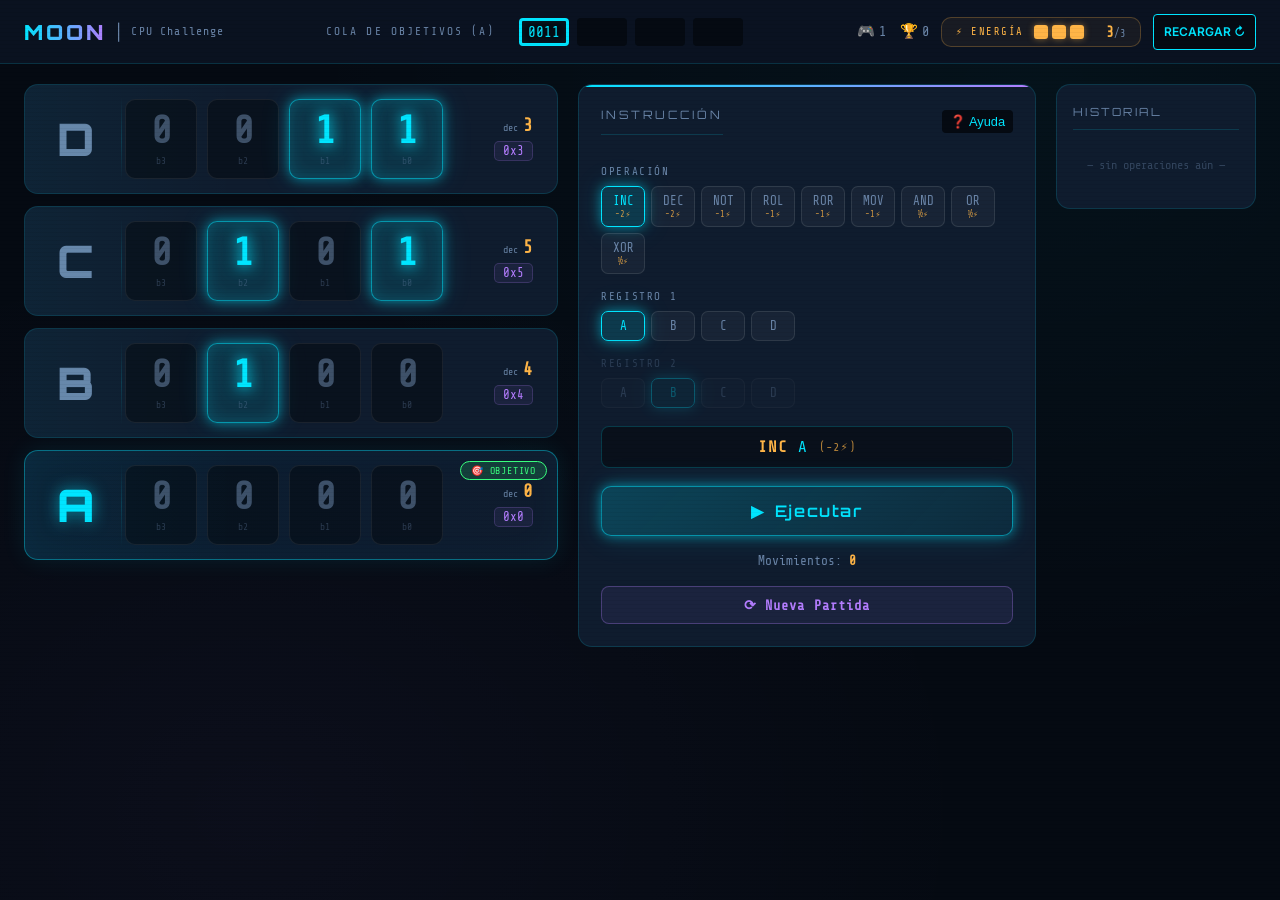
==== commit 95f6b815: "nueva versión" ====
--- a/index.html
+++ b/index.html
@@ -123,7 +123,10 @@
 
       <!-- Control panel -->
       <section class="control-panel">
-        <div class="panel-title">INSTRUCCIÓN</div>
+        <div class="panel-header">
+          <div class="panel-title">INSTRUCCIÓN</div>
+          <button id="btn-help" class="btn-help" title="Ver guía de operaciones">❓ Ayuda</button>
+        </div>
 
         <div class="controls-row">
 
@@ -210,8 +213,38 @@
         <div class="gameover-icon">🔋</div>
         <h2 class="gameover-title">SIN ENERGÍA</h2>
         <p class="gameover-sub">Has perdido por falta de energía o por acumular demasiados objetivos.</p>
+        
+        <div class="gameover-score-box">
+          <div class="score-title">🏆 OBJETIVOS CONSEGUIDOS 🏆</div>
+          <div class="score-number" id="gameover-score-val">0</div>
+          <div class="score-msg" id="gameover-score-msg"></div>
+        </div>
+
         <p class="gameover-target">Último objetivo pendiente: <span id="gameover-bits"></span></p>
         <button id="btn-retry" class="btn btn-execute">&#x21ba; Reintentar</button>
+      </div>
+    </div>
+
+    <!-- Help Modal (Guía para alumnos) -->
+    <div class="help-overlay hidden" id="help-overlay">
+      <div class="help-card">
+        <button id="btn-close-help" class="btn-close-help">❌</button>
+        <h2 class="help-title">📖 Guía de Operaciones</h2>
+        <p class="help-sub">¿Qué hace cada instrucción de la CPU?</p>
+        <div class="help-content">
+          <div class="help-item"><span class="h-badge">INC (-2⚡)</span> <strong>Suma 1</strong>. Ej: <code>0000</code> ➔ <code>0001</code></div>
+          <div class="help-item"><span class="h-badge">DEC (-2⚡)</span> <strong>Resta 1</strong>. Ej: <code>0001</code> ➔ <code>0000</code></div>
+          <div class="help-item"><span class="h-badge">NOT (-1⚡)</span> <strong>Invertir</strong>. Cambia ceros por unos. Ej: <code>1010</code> ➔ <code>0101</code></div>
+          <div class="help-item"><span class="h-badge">ROL (-1⚡)</span> <strong>Rotar Izquierda</strong>. El primer bit pasa al final. Ej: <code><b>1</b>010</code> ➔ <code>010<b>1</b></code></div>
+          <div class="help-item"><span class="h-badge">ROR (-1⚡)</span> <strong>Rotar Derecha</strong>. El último bit pasa al principio. Ej: <code>101<b>0</b></code> ➔ <code><b>0</b>101</code></div>
+          <div class="help-item"><span class="h-badge">MOV (-1⚡)</span> <strong>Copiar</strong>. Pega Reg1 en Reg2. Ej: <code>1111</code> ➔ <code>1111</code></div>
+          <div class="help-item"><span class="h-badge">AND (½⚡)</span> <strong>Y (intersección)</strong>. Solo da 1 si AMBOS son 1.<br>Ej: <code>1010</code> AND <code>1100</code> ➔ <code>1000</code></div>
+          <div class="help-item"><span class="h-badge">OR (½⚡)</span> <strong>O (unión)</strong>. Da 1 si ALGUNO es 1.<br>Ej: <code>1010</code> OR <code>0100</code> ➔ <code>1110</code></div>
+          <div class="help-item"><span class="h-badge">XOR (½⚡)</span> <strong>O exclusivo</strong>. Da 1 solo si son DIFERENTES.<br>Ej: <code>1010</code> XOR <code>1100</code> ➔ <code>0110</code></div>
+        </div>
+        <div class="help-footer">
+          Para más detalles de las reglas cooperativas, consulta el <a href="moon-manual-es.pdf" target="_blank" class="help-link">Manual Oficial del Juego (PDF)</a>.
+        </div>
       </div>
     </div>
 
--- a/style.css
+++ b/style.css
@@ -1204,3 +1204,181 @@
 .btn-reload:active {
   transform: scale(0.95);
 }
+
+/* =========================================
+   AYUDA Y EXPLICACIONES (ESO)
+========================================= */
+.panel-header {
+  display: flex;
+  justify-content: space-between;
+  align-items: center;
+  margin-bottom: 12px;
+}
+
+.panel-header .panel-title {
+  margin-bottom: 0;
+}
+
+.btn-help {
+  background: var(--bg-void);
+  border: 1px solid var(--border-color);
+  color: var(--accent-cyan);
+  padding: 4px 8px;
+  border-radius: 4px;
+  font-size: 0.8rem;
+  cursor: pointer;
+  transition: all 0.2s;
+}
+
+.btn-help:hover {
+  background: rgba(0,229,255,0.1);
+  border-color: var(--accent-cyan);
+}
+
+.help-overlay {
+  position: fixed;
+  inset: 0;
+  background: rgba(0, 0, 0, 0.8);
+  backdrop-filter: blur(4px);
+  display: flex;
+  justify-content: center;
+  align-items: center;
+  z-index: 1000;
+  padding: 20px;
+}
+
+.help-card {
+  background: var(--bg-surface);
+  border: 1px solid var(--accent-cyan);
+  border-radius: 8px;
+  padding: 24px;
+  max-width: 600px;
+  width: 100%;
+  position: relative;
+  box-shadow: 0 0 20px rgba(0,229,255,0.2);
+}
+
+.btn-close-help {
+  position: absolute;
+  top: 16px;
+  right: 16px;
+  background: transparent;
+  border: none;
+  font-size: 1.2rem;
+  cursor: pointer;
+  color: rgba(255,255,255,0.6);
+  transition: color 0.2s;
+}
+
+.btn-close-help:hover {
+  color: #fff;
+}
+
+.help-title {
+  color: var(--accent-cyan);
+  font-family: 'Orbitron', sans-serif;
+  font-size: 1.4rem;
+  margin: 0 0 8px 0;
+}
+
+.help-sub {
+  color: rgba(255,255,255,0.6);
+  font-size: 0.9rem;
+  margin-bottom: 20px;
+}
+
+.help-content {
+  display: flex;
+  flex-direction: column;
+  gap: 12px;
+  max-height: 60vh;
+  overflow-y: auto;
+  padding-right: 10px;
+}
+
+.help-item {
+  background: var(--bg-void);
+  padding: 12px;
+  border: 1px solid var(--border-color);
+  border-radius: 6px;
+  font-size: 0.95rem;
+  line-height: 1.4;
+}
+
+.help-item code {
+  font-family: 'Share Tech Mono', monospace;
+  background: rgba(255,255,255,0.1);
+  padding: 2px 6px;
+  border-radius: 4px;
+  color: var(--accent-cyan);
+}
+
+.h-badge {
+  display: inline-block;
+  background: rgba(0,229,255,0.1);
+  color: var(--accent-cyan);
+  border: 1px solid var(--accent-cyan);
+  padding: 2px 6px;
+  border-radius: 4px;
+  font-size: 0.75rem;
+  font-weight: bold;
+  margin-right: 8px;
+  vertical-align: middle;
+}
+
+.help-footer {
+  margin-top: 20px;
+  text-align: center;
+  font-size: 0.9rem;
+  color: rgba(255,255,255,0.7);
+  border-top: 1px solid rgba(0,229,255,0.2);
+  padding-top: 16px;
+}
+
+.help-link {
+  color: var(--accent-cyan);
+  text-decoration: none;
+  font-weight: bold;
+  transition: text-shadow 0.2s;
+}
+
+.help-link:hover {
+  text-decoration: underline;
+  text-shadow: 0 0 8px rgba(0,229,255,0.6);
+}
+
+/* =========================================
+   PUNTUACIÓN EN GAME OVER
+========================================= */
+.gameover-score-box {
+  background: rgba(0, 229, 255, 0.1);
+  border: 1px dashed var(--accent-cyan);
+  border-radius: 8px;
+  padding: 16px;
+  margin: 20px 0;
+  box-shadow: 0 0 15px rgba(0, 229, 255, 0.2);
+}
+
+.score-title {
+  color: var(--accent-cyan);
+  font-size: 0.9rem;
+  font-weight: bold;
+  letter-spacing: 1px;
+  margin-bottom: 8px;
+}
+
+.score-number {
+  font-family: 'Orbitron', sans-serif;
+  font-size: 3.5rem;
+  font-weight: 900;
+  color: #fff;
+  text-shadow: 0 0 15px var(--accent-cyan), 0 0 30px var(--accent-cyan);
+  line-height: 1;
+  margin-bottom: 8px;
+}
+
+.score-msg {
+  color: #fff;
+  font-size: 1rem;
+  font-weight: 600;
+}
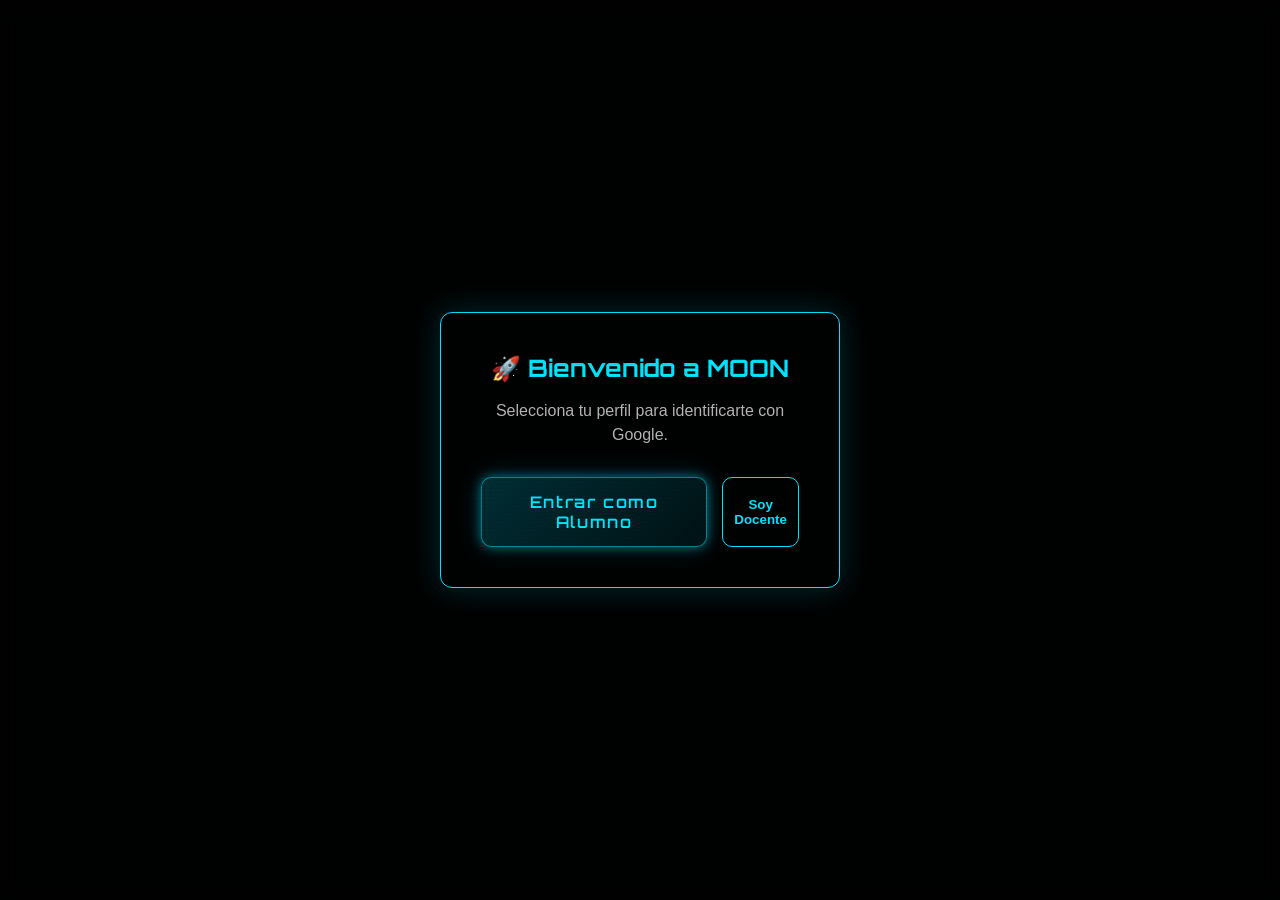
==== commit 20f82c39: "sdsdfds" ====
--- a/index.html
+++ b/index.html
@@ -1,255 +1,71 @@
 <!DOCTYPE html>
 <html lang="es">
 <head>
-  <meta charset="UTF-8" />
-  <meta name="viewport" content="width=device-width, initial-scale=1.0" />
-  <title>MOON – CPU Binary Game</title>
-  <meta name="description" content="MOON: juego educativo online donde manipulas registros de una CPU virtual para alcanzar un objetivo binario." />
-  <link rel="preconnect" href="https://fonts.googleapis.com" />
-  <link rel="preconnect" href="https://fonts.gstatic.com" crossorigin />
-  <link href="https://fonts.googleapis.com/css2?family=Share+Tech+Mono&family=Orbitron:wght@400;700;900&family=Inter:wght@300;400;600&display=swap" rel="stylesheet" />
-  <link rel="stylesheet" href="style.css" />
+  <meta charset="UTF-8">
+  <meta name="viewport" content="width=device-width, initial-scale=1.0">
+  <title>MOON - Centro de Control</title>
+  <link rel="stylesheet" href="css/main.css">
+  <link rel="stylesheet" href="css/auth.css">
+  <link href="https://fonts.googleapis.com/css2?family=Orbitron:wght@400;700&family=Rajdhani:wght@500;700&display=swap" rel="stylesheet">
 </head>
 <body>
 
-  <!-- ═══════════════════════ (sin pantalla de login) ════════ -->
-
-  <!-- ═══════════════════════════════════════ GAME SCREEN ═══ -->
-  <div id="screen-game" class="screen active">
-
-    <!-- Top bar -->
+  <!-- ═══════════════════════════════════════ MAIN MENU SCREEN ═══ -->
+  <div id="screen-menu" class="screen" style="display:none;">
     <header class="topbar">
       <div class="topbar-brand">
         <span class="brand-moon">MOON</span>
         <span class="brand-sep">|</span>
-        <span class="brand-sub">CPU Challenge</span>
-      </div>
-      <div class="topbar-center" id="topbar-objective">
-        <div class="obj-label">COLA DE OBJETIVOS (A)</div>
-        <div class="targets-queue" id="targets-queue">
-          <!-- Slots rendered by JS -->
-          <div class="target-slot empty"></div>
-          <div class="target-slot empty"></div>
-          <div class="target-slot empty"></div>
-          <div class="target-slot empty"></div>
-        </div>
+        <span class="brand-sub">Centro de Control</span>
       </div>
       <div class="topbar-user">
-        <div class="user-stats">
-          <span class="stat-item" title="Partidas jugadas"><span class="stat-icon">🎮</span><span id="stat-played">0</span></span>
-          <span class="stat-item" title="Partidas ganadas"><span class="stat-icon">🏆</span><span id="stat-won">0</span></span>
-        </div>
-        <!-- Batería y Recarga -->
-        <div class="battery-section">
-          <div class="battery-display" id="battery-display" title="Energía restante">
-            <span class="battery-label">⚡ ENERGÍA</span>
-            <div class="battery-pips" id="battery-pips"></div>
-            <span class="battery-num"><span id="battery-val">3</span><span class="battery-max">/3</span></span>
-          </div>
-          <button id="btn-reload" class="btn btn-reload" title="Recargar energía y avanzar objetivos">RECARGAR ↻</button>
+        <div class="user-profile" id="menu-profile">
+          <img id="menu-avatar" class="user-avatar" src="" alt="Avatar">
+          <span id="menu-name" class="user-name"></span>
+          <button id="btn-logout-menu" class="btn-logout" title="Cerrar sesión">Salir</button>
         </div>
       </div>
     </header>
+    
+    <div class="menu-dashboard" style="padding: 40px; max-width: 1000px; margin: 0 auto; text-align: center;">
+      <h2 style="font-family: 'Orbitron'; color: var(--accent-cyan); margin-bottom: 40px; font-size: 2rem;">¿Qué quieres hacer?</h2>
+      <div style="display: flex; gap: 30px; justify-content: center; flex-wrap: wrap;">
+        
+        <div class="menu-card" id="btn-nav-game">
+          <div style="font-size: 3rem; margin-bottom: 15px;">🕹️</div>
+          <h3 style="color: white; font-family: 'Orbitron';">Partida Libre</h3>
+          <p style="color: rgba(255,255,255,0.6);">Entrena y mejora tu récord.</p>
+        </div>
+        
+        <div class="menu-card" id="btn-nav-classes">
+          <div style="font-size: 3rem; margin-bottom: 15px;">👥</div>
+          <h3 style="color: white; font-family: 'Orbitron';">Mis Clases</h3>
+          <p style="color: rgba(255,255,255,0.6);" id="desc-nav-classes">Únete a una clase.</p>
+        </div>
+      </div>
 
-    <main class="game-main">
-
-      <!-- Registers: 4 filas horizontales, como el tablero físico -->
-      <section class="registers-section">
-        <div class="registers-grid" id="registers-grid">
-
-          <!-- ── Registro D ── -->
-          <div class="register-card" id="reg-D" data-reg="D">
-            <div class="reg-name">D</div>
-            <div class="reg-bits" id="bits-D">
-              <div class="bit-cell" data-pos="3"><span class="bit-val">0</span><span class="bit-pos">b3</span></div>
-              <div class="bit-cell" data-pos="2"><span class="bit-val">0</span><span class="bit-pos">b2</span></div>
-              <div class="bit-cell" data-pos="1"><span class="bit-val">0</span><span class="bit-pos">b1</span></div>
-              <div class="bit-cell" data-pos="0"><span class="bit-val">0</span><span class="bit-pos">b0</span></div>
-            </div>
-            <div class="reg-meta">
-              <span class="reg-dec" id="dec-D">0</span>
-              <span class="reg-hex" id="hex-D">0x0</span>
-            </div>
-          </div>
-
-          <!-- ── Registro C ── -->
-          <div class="register-card" id="reg-C" data-reg="C">
-            <div class="reg-name">C</div>
-            <div class="reg-bits" id="bits-C">
-              <div class="bit-cell" data-pos="3"><span class="bit-val">0</span><span class="bit-pos">b3</span></div>
-              <div class="bit-cell" data-pos="2"><span class="bit-val">0</span><span class="bit-pos">b2</span></div>
-              <div class="bit-cell" data-pos="1"><span class="bit-val">0</span><span class="bit-pos">b1</span></div>
-              <div class="bit-cell" data-pos="0"><span class="bit-val">0</span><span class="bit-pos">b0</span></div>
-            </div>
-            <div class="reg-meta">
-              <span class="reg-dec" id="dec-C">0</span>
-              <span class="reg-hex" id="hex-C">0x0</span>
-            </div>
-          </div>
-
-          <!-- ── Registro B ── -->
-          <div class="register-card" id="reg-B" data-reg="B">
-            <div class="reg-name">B</div>
-            <div class="reg-bits" id="bits-B">
-              <div class="bit-cell" data-pos="3"><span class="bit-val">0</span><span class="bit-pos">b3</span></div>
-              <div class="bit-cell" data-pos="2"><span class="bit-val">0</span><span class="bit-pos">b2</span></div>
-              <div class="bit-cell" data-pos="1"><span class="bit-val">0</span><span class="bit-pos">b1</span></div>
-              <div class="bit-cell" data-pos="0"><span class="bit-val">0</span><span class="bit-pos">b0</span></div>
-            </div>
-            <div class="reg-meta">
-              <span class="reg-dec" id="dec-B">0</span>
-              <span class="reg-hex" id="hex-B">0x0</span>
-            </div>
-          </div>
-
-          <!-- ── Registro A (objetivo) ── -->
-          <div class="register-card" id="reg-A" data-reg="A">
-            <div class="reg-name">A</div>
-            <div class="reg-bits" id="bits-A">
-              <div class="bit-cell" data-pos="3"><span class="bit-val">0</span><span class="bit-pos">b3</span></div>
-              <div class="bit-cell" data-pos="2"><span class="bit-val">0</span><span class="bit-pos">b2</span></div>
-              <div class="bit-cell" data-pos="1"><span class="bit-val">0</span><span class="bit-pos">b1</span></div>
-              <div class="bit-cell" data-pos="0"><span class="bit-val">0</span><span class="bit-pos">b0</span></div>
-            </div>
-            <div class="reg-meta">
-              <span class="reg-dec" id="dec-A">0</span>
-              <span class="reg-hex" id="hex-A">0x0</span>
-            </div>
-            <div class="reg-target-indicator hidden" id="target-A">🎯 OBJETIVO</div>
-          </div>
-
-        </div>
-      </section>
-
-      <!-- Control panel -->
-      <section class="control-panel">
-        <div class="panel-header">
-          <div class="panel-title">INSTRUCCIÓN</div>
-          <button id="btn-help" class="btn-help" title="Ver guía de operaciones">❓ Ayuda</button>
-        </div>
-
-        <div class="controls-row">
-
-          <div class="ctrl-group">
-            <label class="ctrl-label" for="sel-op">Operación</label>
-            <div class="op-selector" id="op-selector">
-              <button class="op-btn active" data-op="INC" data-cost="2">INC<span class="op-cost">-2⚡</span></button>
-              <button class="op-btn" data-op="DEC" data-cost="2">DEC<span class="op-cost">-2⚡</span></button>
-              <button class="op-btn" data-op="NOT" data-cost="1">NOT<span class="op-cost">-1⚡</span></button>
-              <button class="op-btn" data-op="ROL" data-cost="1">ROL<span class="op-cost">-1⚡</span></button>
-              <button class="op-btn" data-op="ROR" data-cost="1">ROR<span class="op-cost">-1⚡</span></button>
-              <button class="op-btn" data-op="MOV" data-cost="1">MOV<span class="op-cost">-1⚡</span></button>
-              <button class="op-btn" data-op="AND" data-cost="0.5">AND<span class="op-cost">½⚡</span></button>
-              <button class="op-btn" data-op="OR" data-cost="0.5">OR<span class="op-cost">½⚡</span></button>
-              <button class="op-btn" data-op="XOR" data-cost="0.5">XOR<span class="op-cost">½⚡</span></button>
-            </div>
-          </div>
-
-          <div class="ctrl-group" id="reg1-group">
-            <label class="ctrl-label" for="sel-reg1">Registro 1</label>
-            <div class="reg-selector" id="reg1-selector">
-              <button class="reg-btn active" data-reg="A">A</button>
-              <button class="reg-btn" data-reg="B">B</button>
-              <button class="reg-btn" data-reg="C">C</button>
-              <button class="reg-btn" data-reg="D">D</button>
-            </div>
-          </div>
-
-          <div class="ctrl-group" id="reg2-group">
-            <label class="ctrl-label" for="sel-reg2">Registro 2</label>
-            <div class="reg-selector" id="reg2-selector">
-              <button class="reg-btn" data-reg="A">A</button>
-              <button class="reg-btn active" data-reg="B">B</button>
-              <button class="reg-btn" data-reg="C">C</button>
-              <button class="reg-btn" data-reg="D">D</button>
-            </div>
-          </div>
-
-        </div>
-
-        <div class="instr-preview" id="instr-preview">
-          <span class="preview-op">INC</span>
-          <span class="preview-r1">A</span>
-          <span class="preview-cost">(-2⚡)</span>
-        </div>
-
-        <button id="btn-execute" class="btn btn-execute">
-          <span class="btn-execute-icon">▶</span>
-          Ejecutar
-        </button>
-
-        <div class="move-counter">
-          Movimientos: <span id="move-count">0</span>
-        </div>
-
-        <button id="btn-new-game" class="btn btn-new">⟳ Nueva Partida</button>
-
-      </section>
-
-      <!-- History log -->
-      <section class="history-panel">
-        <div class="history-title">HISTORIAL</div>
-        <ul class="history-list" id="history-list">
-          <li class="history-empty">— sin operaciones aún —</li>
-        </ul>
-      </section>
-
-    </main>
-
-    <!-- Victory overlay -->
-    <div class="victory-overlay hidden" id="victory-overlay">
-      <div class="victory-card">
-        <div class="victory-icon">🌙</div>
-        <h2 class="victory-title">¡OBJETIVO ALCANZADO!</h2>
-        <p class="victory-sub">Registro A = <span id="victory-bits"></span></p>
-        <p class="victory-moves">Completado en <span id="victory-move-count"></span> movimiento(s)</p>
-        <button id="btn-next-round" class="btn btn-execute">Nueva Ronda</button>
-      </div>
-    </div>
-
-    <!-- Game Over overlay (sin bateria) -->
-    <div class="gameover-overlay hidden" id="gameover-overlay">
-      <div class="gameover-card">
-        <div class="gameover-icon">🔋</div>
-        <h2 class="gameover-title">SIN ENERGÍA</h2>
-        <p class="gameover-sub">Has perdido por falta de energía o por acumular demasiados objetivos.</p>
-        
-        <div class="gameover-score-box">
-          <div class="score-title">🏆 OBJETIVOS CONSEGUIDOS 🏆</div>
-          <div class="score-number" id="gameover-score-val">0</div>
-          <div class="score-msg" id="gameover-score-msg"></div>
-        </div>
-
-        <p class="gameover-target">Último objetivo pendiente: <span id="gameover-bits"></span></p>
-        <button id="btn-retry" class="btn btn-execute">&#x21ba; Reintentar</button>
-      </div>
-    </div>
-
-    <!-- Help Modal (Guía para alumnos) -->
-    <div class="help-overlay hidden" id="help-overlay">
-      <div class="help-card">
-        <button id="btn-close-help" class="btn-close-help">❌</button>
-        <h2 class="help-title">📖 Guía de Operaciones</h2>
-        <p class="help-sub">¿Qué hace cada instrucción de la CPU?</p>
-        <div class="help-content">
-          <div class="help-item"><span class="h-badge">INC (-2⚡)</span> <strong>Suma 1</strong>. Ej: <code>0000</code> ➔ <code>0001</code></div>
-          <div class="help-item"><span class="h-badge">DEC (-2⚡)</span> <strong>Resta 1</strong>. Ej: <code>0001</code> ➔ <code>0000</code></div>
-          <div class="help-item"><span class="h-badge">NOT (-1⚡)</span> <strong>Invertir</strong>. Cambia ceros por unos. Ej: <code>1010</code> ➔ <code>0101</code></div>
-          <div class="help-item"><span class="h-badge">ROL (-1⚡)</span> <strong>Rotar Izquierda</strong>. El primer bit pasa al final. Ej: <code><b>1</b>010</code> ➔ <code>010<b>1</b></code></div>
-          <div class="help-item"><span class="h-badge">ROR (-1⚡)</span> <strong>Rotar Derecha</strong>. El último bit pasa al principio. Ej: <code>101<b>0</b></code> ➔ <code><b>0</b>101</code></div>
-          <div class="help-item"><span class="h-badge">MOV (-1⚡)</span> <strong>Copiar</strong>. Pega Reg1 en Reg2. Ej: <code>1111</code> ➔ <code>1111</code></div>
-          <div class="help-item"><span class="h-badge">AND (½⚡)</span> <strong>Y (intersección)</strong>. Solo da 1 si AMBOS son 1.<br>Ej: <code>1010</code> AND <code>1100</code> ➔ <code>1000</code></div>
-          <div class="help-item"><span class="h-badge">OR (½⚡)</span> <strong>O (unión)</strong>. Da 1 si ALGUNO es 1.<br>Ej: <code>1010</code> OR <code>0100</code> ➔ <code>1110</code></div>
-          <div class="help-item"><span class="h-badge">XOR (½⚡)</span> <strong>O exclusivo</strong>. Da 1 solo si son DIFERENTES.<br>Ej: <code>1010</code> XOR <code>1100</code> ➔ <code>0110</code></div>
-        </div>
-        <div class="help-footer">
-          Para más detalles de las reglas cooperativas, consulta el <a href="moon-manual-es.pdf" target="_blank" class="help-link">Manual Oficial del Juego (PDF)</a>.
+      <!-- Registro de Partidas -->
+      <div style="margin-top: 50px; text-align: left; background: rgba(0,0,0,0.2); padding: 25px; border-radius: 12px; border: 1px solid rgba(255,255,255,0.05);">
+        <h3 style="color: var(--accent-cyan); font-family: 'Orbitron', sans-serif; border-bottom: 1px solid rgba(0,229,255,0.2); padding-bottom: 10px; margin-bottom: 20px;">📜 Registro de mis partidas</h3>
+        <div id="games-history-list" style="display: flex; flex-direction: column; gap: 10px; max-height: 300px; overflow-y: auto;">
+          <p style="color: rgba(255,255,255,0.5);">Cargando historial...</p>
         </div>
       </div>
     </div>
-
   </div>
 
-  <script src="app.js"></script>
+  <!-- ═══════════════════════════════════════ AUTH OVERLAY ═══════ -->
+  <div class="auth-overlay" id="auth-overlay">
+    <div class="auth-card">
+      <h2 class="auth-title">🚀 Bienvenido a MOON</h2>
+      <p class="auth-sub">Selecciona tu perfil para identificarte con Google.</p>
+      <div style="display: flex; gap: 15px; justify-content: center; margin-top: 20px;">
+        <button id="btn-login" class="btn btn-execute">Entrar como Alumno</button>
+        <button id="btn-login-teacher" class="btn" style="background: transparent; border: 1px solid var(--accent-cyan); color: var(--accent-cyan);">Soy Docente</button>
+      </div>
+    </div>
+  </div>
+
+  <script type="module" src="js/index.js"></script>
 </body>
 </html>
--- a/css/main.css
+++ b/css/main.css
@@ -0,0 +1,1698 @@
+/* ═══════════════════════════════════════════════════════════
+   MOON – CPU Binary Challenge · style.css
+   Palette: deep space navy + neon cyan/purple + amber
+═══════════════════════════════════════════════════════════ */
+
+/* ── Reset & tokens ───────────────────────────────────────── */
+*, *::before, *::after { box-sizing: border-box; margin: 0; padding: 0; }
+
+:root {
+  --bg-void:      #050a12;
+  --bg-panel:     #0b1422;
+  --bg-card:      #0f1c2e;
+  --bg-card2:     #112035;
+  --accent-cyan:  #00e5ff;
+  --accent-purple:#b47dff;
+  --accent-amber: #ffb547;
+  --accent-green: #39ff7e;
+  --accent-red:   #ff4757;
+  --text-primary: #e0eeff;
+  --text-dim:     #6a85a8;
+  --text-mono:    'Share Tech Mono', monospace;
+  --font-display: 'Orbitron', sans-serif;
+  --font-body:    'Inter', sans-serif;
+  --border:       rgba(0,229,255,0.15);
+  --glow-cyan:    0 0 12px rgba(0,229,255,0.5), 0 0 30px rgba(0,229,255,0.15);
+  --glow-purple:  0 0 12px rgba(180,125,255,0.5);
+  --glow-amber:   0 0 12px rgba(255,181,71,0.6);
+  --radius:       10px;
+  --transition:   0.22s cubic-bezier(0.4, 0, 0.2, 1);
+}
+
+html, body {
+  height: 100%;
+  font-family: var(--font-body);
+  background: var(--bg-void);
+  color: var(--text-primary);
+  overflow-x: hidden;
+}
+
+/* ── Screen router ────────────────────────────────────────── */
+.screen { display: none; width: 100%; min-height: 100vh; }
+.screen.active { display: flex; }
+
+/* ═══════════════════════════════════════
+   LOGIN SCREEN
+═══════════════════════════════════════ */
+#screen-login {
+  position: relative;
+  align-items: center;
+  justify-content: center;
+  background: radial-gradient(ellipse at 60% 40%, #0d1f3c 0%, #050a12 70%);
+  overflow: hidden;
+}
+
+#bg-canvas {
+  position: absolute;
+  inset: 0;
+  pointer-events: none;
+  z-index: 0;
+}
+
+.login-card {
+  position: relative;
+  z-index: 1;
+  display: flex;
+  flex-direction: column;
+  align-items: center;
+  gap: 24px;
+  padding: 48px 40px;
+  background: rgba(11,20,34,0.85);
+  border: 1px solid var(--border);
+  border-radius: 20px;
+  backdrop-filter: blur(18px);
+  box-shadow: 0 0 60px rgba(0,229,255,0.08), 0 20px 60px rgba(0,0,0,0.5);
+  max-width: 400px;
+  width: 90%;
+  animation: fadeUp 0.7s ease both;
+}
+
+@keyframes fadeUp {
+  from { opacity:0; transform: translateY(30px); }
+  to   { opacity:1; transform: translateY(0); }
+}
+
+/* Logo */
+.login-logo { display: flex; flex-direction: column; align-items: center; gap: 12px; }
+
+.logo-orbit {
+  position: relative;
+  width: 80px;
+  height: 80px;
+  display: flex;
+  align-items: center;
+  justify-content: center;
+}
+
+.logo-planet {
+  width: 36px;
+  height: 36px;
+  border-radius: 50%;
+  background: radial-gradient(circle at 35% 35%, #b47dff, #5a0fa8);
+  box-shadow: var(--glow-purple);
+  animation: pulse-planet 2.5s ease-in-out infinite;
+}
+
+@keyframes pulse-planet {
+  0%, 100% { box-shadow: var(--glow-purple); }
+  50%       { box-shadow: 0 0 20px rgba(180,125,255,0.9), 0 0 50px rgba(180,125,255,0.4); }
+}
+
+.logo-ring {
+  position: absolute;
+  inset: 4px;
+  border-radius: 50%;
+  border: 2px solid transparent;
+  border-top-color: var(--accent-cyan);
+  border-right-color: rgba(0,229,255,0.3);
+  animation: spin-ring 3s linear infinite;
+}
+
+@keyframes spin-ring { to { transform: rotate(360deg); } }
+
+.logo-title {
+  font-family: var(--font-display);
+  font-size: 3.2rem;
+  font-weight: 900;
+  letter-spacing: 0.2em;
+  background: linear-gradient(135deg, var(--accent-cyan) 0%, var(--accent-purple) 100%);
+  -webkit-background-clip: text;
+  -webkit-text-fill-color: transparent;
+  background-clip: text;
+  text-shadow: none;
+  filter: drop-shadow(0 0 16px rgba(0,229,255,0.4));
+}
+
+.logo-subtitle {
+  font-family: var(--text-mono);
+  font-size: 0.78rem;
+  letter-spacing: 0.25em;
+  color: var(--text-dim);
+  text-transform: uppercase;
+}
+
+.login-desc {
+  text-align: center;
+  color: var(--text-dim);
+  font-size: 0.9rem;
+  line-height: 1.7;
+}
+.login-desc strong { color: var(--accent-cyan); }
+
+/* Google button */
+.btn-google {
+  display: flex;
+  align-items: center;
+  gap: 12px;
+  padding: 14px 28px;
+  border: 1px solid rgba(255,255,255,0.18);
+  border-radius: 50px;
+  background: rgba(255,255,255,0.05);
+  color: var(--text-primary);
+  font-family: var(--font-body);
+  font-size: 1rem;
+  font-weight: 600;
+  cursor: pointer;
+  transition: var(--transition);
+  width: 100%;
+  justify-content: center;
+}
+.btn-google:hover {
+  background: rgba(255,255,255,0.12);
+  border-color: rgba(0,229,255,0.5);
+  box-shadow: var(--glow-cyan);
+  transform: translateY(-2px);
+}
+.google-icon { width: 20px; height: 20px; flex-shrink: 0; }
+
+.login-footer {
+  font-family: var(--text-mono);
+  font-size: 0.72rem;
+  color: var(--text-dim);
+  letter-spacing: 0.12em;
+}
+
+/* ═══════════════════════════════════════
+   GAME SCREEN
+═══════════════════════════════════════ */
+#screen-game {
+  flex-direction: column;
+  background: var(--bg-void);
+  background-image:
+    radial-gradient(ellipse at 80% 10%, rgba(0,229,255,0.04) 0%, transparent 50%),
+    radial-gradient(ellipse at 20% 90%, rgba(180,125,255,0.04) 0%, transparent 50%);
+  min-height: 100vh;
+}
+
+/* ── Topbar ─────────────────────────────────────────────── */
+.topbar {
+  display: flex;
+  align-items: center;
+  justify-content: space-between;
+  padding: 0 24px;
+  height: 64px;
+  background: rgba(11,20,34,0.95);
+  border-bottom: 1px solid var(--border);
+  backdrop-filter: blur(12px);
+  position: sticky;
+  top: 0;
+  z-index: 100;
+  gap: 16px;
+}
+
+.topbar-brand {
+  display: flex;
+  align-items: center;
+  gap: 10px;
+  flex-shrink: 0;
+}
+.brand-moon {
+  font-family: var(--font-display);
+  font-size: 1.3rem;
+  font-weight: 900;
+  letter-spacing: 0.15em;
+  background: linear-gradient(90deg, var(--accent-cyan), var(--accent-purple));
+  -webkit-background-clip: text;
+  -webkit-text-fill-color: transparent;
+  background-clip: text;
+}
+.brand-sep { color: var(--text-dim); }
+.brand-sub { font-family: var(--text-mono); font-size: 0.72rem; color: var(--text-dim); letter-spacing: 0.1em; }
+
+.topbar-center {
+  display: flex;
+  align-items: center;
+  gap: 12px;
+  flex: 1;
+  justify-content: center;
+}
+.obj-label {
+  font-family: var(--text-mono);
+  font-size: 0.7rem;
+  letter-spacing: 0.18em;
+  color: var(--text-dim);
+}
+.obj-bits {
+  display: flex;
+  gap: 5px;
+}
+.obj-bit {
+  display: flex;
+  align-items: center;
+  justify-content: center;
+  width: 32px;
+  height: 32px;
+  border-radius: 6px;
+  background: rgba(0,229,255,0.08);
+  border: 1px solid rgba(0,229,255,0.3);
+  font-family: var(--text-mono);
+  font-size: 1.1rem;
+  color: var(--accent-cyan);
+  font-weight: bold;
+  box-shadow: var(--glow-cyan);
+}
+.obj-hint { font-family: var(--text-mono); font-size: 0.7rem; color: var(--text-dim); }
+
+.topbar-user {
+  display: flex;
+  align-items: center;
+  gap: 12px;
+  flex-shrink: 0;
+}
+
+.user-stats {
+  display: flex;
+  gap: 14px;
+  font-family: var(--text-mono);
+  font-size: 0.85rem;
+}
+.stat-item {
+  display: flex;
+  align-items: center;
+  gap: 4px;
+  color: var(--text-dim);
+}
+.stat-icon { font-size: 0.9rem; }
+
+/* ── Battery display ────────────────────────────────── */
+.battery-display {
+  display: flex;
+  align-items: center;
+  gap: 10px;
+  padding: 6px 14px;
+  background: rgba(255,181,71,0.06);
+  border: 1px solid rgba(255,181,71,0.25);
+  border-radius: 10px;
+  transition: var(--transition);
+}
+.battery-display.warn {
+  background: rgba(255,100,0,0.1);
+  border-color: rgba(255,100,0,0.5);
+  animation: battery-warn 1s ease-in-out infinite;
+}
+.battery-display.empty {
+  background: rgba(255,71,87,0.12);
+  border-color: rgba(255,71,87,0.6);
+}
+@keyframes battery-warn {
+  0%,100% { box-shadow: none; }
+  50%      { box-shadow: 0 0 12px rgba(255,100,0,0.4); }
+}
+.battery-label {
+  font-family: var(--text-mono);
+  font-size: 0.65rem;
+  letter-spacing: 0.15em;
+  color: var(--accent-amber);
+}
+.battery-pips {
+  display: flex;
+  gap: 4px;
+  align-items: center;
+}
+.battery-pip {
+  width: 14px;
+  height: 14px;
+  border-radius: 3px;
+  background: var(--accent-amber);
+  box-shadow: 0 0 6px rgba(255,181,71,0.5);
+  transition: var(--transition);
+}
+.battery-pip.half {
+  background: linear-gradient(90deg, var(--accent-amber) 50%, rgba(255,181,71,0.15) 50%);
+}
+.battery-pip.empty-pip {
+  background: rgba(255,255,255,0.06);
+  border: 1px solid rgba(255,255,255,0.1);
+  box-shadow: none;
+}
+.battery-num {
+  font-family: var(--text-mono);
+  font-size: 0.9rem;
+  color: var(--accent-amber);
+  font-weight: bold;
+  min-width: 32px;
+  text-align: right;
+}
+.battery-num .battery-max {
+  font-size: 0.65rem;
+  color: var(--text-dim);
+  font-weight: normal;
+}
+
+.user-avatar-wrap {
+  display: flex;
+  align-items: center;
+  gap: 8px;
+}
+.user-avatar {
+  width: 34px;
+  height: 34px;
+  border-radius: 50%;
+  border: 2px solid var(--accent-cyan);
+  box-shadow: var(--glow-cyan);
+  object-fit: cover;
+}
+.user-name {
+  font-size: 0.82rem;
+  color: var(--text-dim);
+  max-width: 120px;
+  overflow: hidden;
+  text-overflow: ellipsis;
+  white-space: nowrap;
+}
+
+/* ── Buttons (global) ───────────────────────────────────── */
+.btn {
+  border: none;
+  border-radius: var(--radius);
+  cursor: pointer;
+  font-family: var(--font-body);
+  font-weight: 600;
+  transition: var(--transition);
+  outline: none;
+}
+
+.btn-admin {
+  padding: 8px 14px;
+  background: rgba(255,181,71,0.1);
+  border: 1px solid rgba(255,181,71,0.4);
+  color: var(--accent-amber);
+  font-size: 0.8rem;
+  border-radius: 8px;
+}
+.btn-admin:hover { background: rgba(255,181,71,0.2); box-shadow: var(--glow-amber); }
+
+.btn-logout {
+  padding: 8px 12px;
+  background: rgba(255,71,87,0.1);
+  border: 1px solid rgba(255,71,87,0.3);
+  color: var(--accent-red);
+  font-size: 1rem;
+  border-radius: 8px;
+}
+.btn-logout:hover { background: rgba(255,71,87,0.2); }
+
+.hidden { display: none !important; }
+
+/* ── Game main layout ───────────────────────────────────── */
+.game-main {
+  display: grid;
+  grid-template-columns: auto 1fr auto;
+  grid-template-rows: 1fr;
+  gap: 20px;
+  padding: 20px 24px;
+  flex: 1;
+  align-items: start;
+  max-width: 1400px;
+  margin: 0 auto;
+  width: 100%;
+}
+
+/* ── Registers: columna vertical de filas horizontales ──── */
+.registers-section {
+  grid-column: 2;
+}
+.registers-grid {
+  display: flex;
+  flex-direction: column;
+  gap: 12px;
+  margin-top: 45px; /* Espacio para las potencias de 2 en modo cabecera */
+}
+
+/* ── Register card: fila horizontal ancha ───────────────── */
+.register-card {
+  display: flex;
+  align-items: center;
+  gap: 20px;
+  background: var(--bg-card);
+  border: 1px solid var(--border);
+  border-radius: 14px;
+  padding: 14px 24px;
+  position: relative;
+  transition: var(--transition);
+  overflow: visible;
+}
+.register-card::before {
+  content: '';
+  position: absolute;
+  inset: 0;
+  background: linear-gradient(90deg, rgba(0,229,255,0.04) 0%, transparent 40%);
+  pointer-events: none;
+  border-radius: inherit;
+}
+.register-card:hover {
+  border-color: rgba(0,229,255,0.25);
+  box-shadow: 0 0 24px rgba(0,229,255,0.06);
+}
+
+/* Registro A: destaque especial */
+#reg-A {
+  border-color: rgba(0,229,255,0.4);
+  background: linear-gradient(90deg, #0b1f33, #0f1c2e);
+  box-shadow: 0 0 24px rgba(0,229,255,0.09), inset 0 0 40px rgba(0,229,255,0.03);
+}
+#reg-A .reg-name { color: var(--accent-cyan); filter: drop-shadow(0 0 8px rgba(0,229,255,0.6)); }
+
+/* Letra del registro (A / B / C / D) */
+.reg-name {
+  font-family: var(--font-display);
+  font-size: 2.8rem;
+  font-weight: 900;
+  letter-spacing: 0.05em;
+  color: var(--text-dim);
+  width: 56px;
+  text-align: center;
+  flex-shrink: 0;
+  line-height: 1;
+  user-select: none;
+}
+
+/* Separador vertical entre nombre y bits */
+.register-card::after {
+  content: '';
+  position: absolute;
+  left: 96px;
+  top: 12px;
+  bottom: 12px;
+  width: 1px;
+  background: linear-gradient(to bottom, transparent, var(--border), transparent);
+  pointer-events: none;
+}
+
+/* Contenedor de los 4 bits */
+.reg-bits {
+  display: flex;
+  gap: 10px;
+  align-items: center;
+  flex: 1;
+  justify-content: center;
+}
+
+/* Celda individual de bit */
+.bit-cell {
+  display: flex;
+  flex-direction: column;
+  align-items: center;
+  justify-content: center;
+  gap: 5px;
+  width: 72px;
+  height: 80px;
+  border-radius: 10px;
+  background: rgba(0,0,0,0.35);
+  border: 1px solid rgba(255,255,255,0.07);
+  transition: var(--transition);
+  position: relative;
+  overflow: visible;
+  flex-shrink: 1;
+  min-width: 36px;
+  max-width: 72px;
+  width: 100%;
+}
+.bit-cell::before {
+  content: '';
+  position: absolute;
+  inset: 0;
+  background: transparent;
+  transition: var(--transition);
+}
+.bit-cell.on {
+  background: rgba(0,229,255,0.12);
+  border-color: rgba(0,229,255,0.55);
+  box-shadow: inset 0 0 16px rgba(0,229,255,0.18), var(--glow-cyan);
+}
+.bit-cell.on .bit-val {
+  color: var(--accent-cyan);
+  text-shadow: 0 0 14px var(--accent-cyan), 0 0 28px rgba(0,229,255,0.4);
+}
+.bit-cell.flip { animation: bit-flip 0.28s ease; }
+@keyframes bit-flip {
+  0%   { transform: scaleY(1); }
+  45%  { transform: scaleY(0.05); }
+  100% { transform: scaleY(1); }
+}
+
+/* Valor del bit (0 / 1) — grande y destacado */
+.bit-val {
+  font-family: var(--text-mono);
+  font-size: 2.4rem;
+  font-weight: bold;
+  color: rgba(106,133,168,0.55);
+  line-height: 1;
+  pointer-events: none;
+}
+
+/* Potencia de 2 (1, 2, 4, 8...) encima del bit (solo en la primera fila) */
+.bit-power {
+  position: absolute;
+  top: -65px; /* Para que quede fuera de la register-card y actúe de cabecera */
+  font-family: var(--font-display);
+  font-size: 2.8rem;
+  font-weight: 900;
+  color: var(--text-dim);
+  letter-spacing: 0.05em;
+  opacity: 0.6;
+}
+
+/* Ocultar en todos los registros que no sean el primero */
+.register-card:not(:first-child) .bit-power {
+  display: none;
+}
+
+/* Posición del bit (b3, b2, b1, b0) */
+.bit-pos {
+  font-family: var(--text-mono);
+  font-size: 0.6rem;
+  color: rgba(106,133,168,0.35);
+  letter-spacing: 0.05em;
+  pointer-events: none;
+}
+
+/* Zona de metadatos: decimal + hex */
+.reg-meta {
+  display: flex;
+  flex-direction: column;
+  align-items: flex-end;
+  gap: 6px;
+  min-width: 70px;
+  flex-shrink: 0;
+}
+.reg-dec {
+  font-family: var(--text-mono);
+  font-size: 1.1rem;
+  font-weight: bold;
+  color: var(--accent-amber);
+  line-height: 1;
+}
+.reg-dec::before { content: 'dec '; font-size: 0.62rem; color: var(--text-dim); font-weight: normal; }
+
+.reg-hex {
+  font-family: var(--text-mono);
+  font-size: 0.78rem;
+  color: var(--accent-purple);
+  background: rgba(180,125,255,0.08);
+  padding: 2px 8px;
+  border-radius: 5px;
+  border: 1px solid rgba(180,125,255,0.2);
+}
+
+/* Indicador de objetivo (solo en Registro A) */
+.reg-target-indicator {
+  position: absolute;
+  top: 10px;
+  right: 10px;
+  background: rgba(57,255,126,0.15);
+  border: 1px solid var(--accent-green);
+  color: var(--accent-green);
+  font-size: 0.62rem;
+  font-family: var(--text-mono);
+  padding: 3px 10px;
+  border-radius: 20px;
+  letter-spacing: 0.08em;
+  animation: blink-target 1.5s ease-in-out infinite;
+}
+@keyframes blink-target {
+  0%, 100% { opacity:1; }
+  50%       { opacity:0.35; }
+}
+
+/* ── Control Panel ──────────────────────────────────────── */
+.control-panel {
+  grid-column: 1;
+  background: var(--bg-card);
+  border: 1px solid var(--border);
+  border-radius: 14px;
+  padding: 22px;
+  display: flex;
+  flex-direction: column;
+  gap: 18px;
+  min-width: 260px;
+  position: relative;
+  overflow: hidden;
+}
+.control-panel::before {
+  content: '';
+  position: absolute;
+  top: 0; left: 0; right: 0;
+  height: 2px;
+  background: linear-gradient(90deg, var(--accent-cyan), var(--accent-purple));
+}
+
+.panel-title {
+  font-family: var(--font-display);
+  font-size: 0.72rem;
+  letter-spacing: 0.25em;
+  color: var(--text-dim);
+  text-align: center;
+  padding-bottom: 12px;
+  border-bottom: 1px solid var(--border);
+}
+
+.controls-row {
+  display: flex;
+  flex-direction: column;
+  gap: 16px;
+}
+
+.ctrl-group { display: flex; flex-direction: column; gap: 8px; }
+.ctrl-label {
+  font-family: var(--text-mono);
+  font-size: 0.68rem;
+  color: var(--text-dim);
+  letter-spacing: 0.15em;
+  text-transform: uppercase;
+}
+
+/* Op buttons */
+.op-selector {
+  /* Ya tiene grid en el HTML, pero por si acaso */
+  width: 100%;
+}
+.reg-selector {
+  display: grid;
+  grid-template-columns: repeat(4, 1fr);
+  gap: 6px;
+}
+
+.op-btn {
+  display: flex;
+  flex-direction: column;
+  align-items: center;
+  justify-content: center;
+  gap: 5px;
+  padding: 10px;
+  border-radius: 10px;
+  border: 1px solid rgba(255,255,255,0.1);
+  background: rgba(255,255,255,0.04);
+  color: var(--text-dim);
+  cursor: pointer;
+  transition: var(--transition);
+  text-align: center;
+  aspect-ratio: 1 / 1;
+}
+
+.op-icon {
+  width: 36px;
+  height: 36px;
+  object-fit: contain;
+  margin-bottom: 2px;
+  filter: drop-shadow(0 0 4px rgba(0, 229, 255, 0.3));
+}
+
+.op-name {
+  font-family: var(--text-mono);
+  font-size: 0.9rem;
+  font-weight: bold;
+}
+
+.reg-btn {
+  display: flex;
+  align-items: center;
+  justify-content: center;
+  border-radius: 7px;
+  border: 1px solid rgba(255,255,255,0.1);
+  background: rgba(255,255,255,0.04);
+  color: var(--text-dim);
+  font-family: var(--text-mono);
+  font-size: 1.2rem;
+  cursor: pointer;
+  transition: var(--transition);
+  width: 100%;
+  aspect-ratio: 1 / 1;
+}
+
+.op-btn:hover, .reg-btn:hover {
+  border-color: rgba(0,229,255,0.4);
+  color: var(--accent-cyan);
+}
+.op-btn:hover .op-name { color: var(--accent-cyan); }
+
+.op-btn.active, .reg-btn.active {
+  background: rgba(0,229,255,0.15);
+  border-color: var(--accent-cyan);
+  color: var(--accent-cyan);
+  box-shadow: var(--glow-cyan);
+}
+.op-btn.active .op-name { color: var(--accent-cyan); }
+.op-btn.no-energy {
+  opacity: 0.35;
+  cursor: not-allowed;
+  border-color: rgba(255,71,87,0.3);
+}
+.op-btn.no-energy:hover {
+  border-color: rgba(255,71,87,0.5);
+  color: var(--accent-red);
+  box-shadow: none;
+}
+/* Badge de coste en el botón */
+.op-cost {
+  display: block;
+  font-size: 0.9rem;
+  font-weight: bold;
+  letter-spacing: 0;
+  color: var(--accent-amber);
+  margin-top: 4px;
+  line-height: 1;
+  opacity: 1;
+}
+
+/* Instruction preview */
+.instr-preview {
+  background: rgba(0,0,0,0.4);
+  border: 1px solid rgba(0,229,255,0.2);
+  border-radius: 8px;
+  padding: 10px 14px;
+  font-family: var(--text-mono);
+  font-size: 1rem;
+  color: var(--text-primary);
+  text-align: center;
+  letter-spacing: 0.08em;
+  min-height: 42px;
+  display: flex;
+  align-items: center;
+  justify-content: center;
+  gap: 10px;
+}
+.preview-op { color: var(--accent-amber); font-weight: bold; }
+.preview-r1 { color: var(--accent-cyan); }
+.preview-r2 { color: var(--accent-purple); }
+.preview-arrow { color: var(--text-dim); }
+.preview-cost {
+  font-size: 0.75rem;
+  color: var(--accent-amber);
+  opacity: 0.7;
+}
+
+/* Execute button */
+.btn-execute {
+  display: flex;
+  align-items: center;
+  justify-content: center;
+  gap: 10px;
+  padding: 14px;
+  background: linear-gradient(135deg, rgba(0,229,255,0.2), rgba(0,229,255,0.08));
+  border: 1px solid rgba(0,229,255,0.5);
+  color: var(--accent-cyan);
+  font-size: 1rem;
+  font-family: var(--font-display);
+  letter-spacing: 0.1em;
+  border-radius: 10px;
+  box-shadow: var(--glow-cyan);
+  transition: var(--transition);
+}
+.btn-execute:hover {
+  background: rgba(0,229,255,0.25);
+  box-shadow: 0 0 20px rgba(0,229,255,0.6), 0 0 40px rgba(0,229,255,0.2);
+  transform: translateY(-2px);
+}
+.btn-execute:active { transform: translateY(0); }
+.btn-execute-icon { font-size: 1rem; }
+
+.move-counter {
+  text-align: center;
+  font-family: var(--text-mono);
+  font-size: 0.8rem;
+  color: var(--text-dim);
+}
+.move-counter span { color: var(--accent-amber); font-weight: bold; }
+
+.btn-new {
+  padding: 10px;
+  background: rgba(180,125,255,0.08);
+  border: 1px solid rgba(180,125,255,0.3);
+  color: var(--accent-purple);
+  font-size: 0.85rem;
+  font-family: var(--text-mono);
+  letter-spacing: 0.08em;
+  border-radius: 8px;
+  transition: var(--transition);
+}
+.btn-new:hover { background: rgba(180,125,255,0.18); box-shadow: var(--glow-purple); }
+
+/* ── Right Panel & History ──────────────────────────────── */
+.right-panel {
+  grid-column: 3;
+  display: flex;
+  flex-direction: column;
+  gap: 20px;
+  min-width: 200px;
+  max-width: 230px;
+}
+
+.targets-panel {
+  background: var(--bg-card);
+  border: 1px solid var(--border);
+  border-radius: 14px;
+  padding: 20px 16px;
+}
+
+.history-panel {
+  background: var(--bg-card);
+  border: 1px solid var(--border);
+  border-radius: 14px;
+  padding: 20px 16px;
+  flex: 1;
+  max-height: calc(100vh - 350px);
+  display: flex;
+  flex-direction: column;
+  gap: 12px;
+}
+
+.history-title {
+  font-family: var(--font-display);
+  font-size: 0.7rem;
+  letter-spacing: 0.22em;
+  color: var(--text-dim);
+  padding-bottom: 10px;
+  border-bottom: 1px solid var(--border);
+}
+
+.history-list {
+  list-style: none;
+  overflow-y: auto;
+  display: flex;
+  flex-direction: column-reverse;
+  gap: 6px;
+  flex: 1;
+}
+.history-list::-webkit-scrollbar { width: 4px; }
+.history-list::-webkit-scrollbar-track { background: transparent; }
+.history-list::-webkit-scrollbar-thumb { background: var(--border); border-radius: 4px; }
+
+.history-item {
+  font-family: var(--text-mono);
+  font-size: 0.75rem;
+  padding: 6px 10px;
+  border-radius: 6px;
+  background: rgba(0,0,0,0.3);
+  border: 1px solid rgba(255,255,255,0.05);
+  color: var(--text-dim);
+  animation: slide-in 0.25s ease;
+}
+@keyframes slide-in {
+  from { opacity:0; transform: translateX(12px); }
+  to   { opacity:1; transform: translateX(0); }
+}
+.history-item .h-num { color: rgba(106,133,168,0.5); margin-right: 6px; }
+.history-item .h-op  { color: var(--accent-amber); }
+.history-item .h-r1  { color: var(--accent-cyan); }
+.history-item .h-r2  { color: var(--accent-purple); }
+
+.history-empty {
+  font-family: var(--text-mono);
+  font-size: 0.75rem;
+  color: rgba(106,133,168,0.4);
+  text-align: center;
+  padding: 16px 0;
+}
+
+/* ── Victory overlay ─────────────────────────────────────── */
+.victory-overlay {
+  position: fixed;
+  inset: 0;
+  background: rgba(5,10,18,0.88);
+  backdrop-filter: blur(10px);
+  display: flex;
+  align-items: center;
+  justify-content: center;
+  z-index: 500;
+  animation: fadeIn 0.4s ease;
+}
+
+@keyframes fadeIn { from { opacity:0; } to { opacity:1; } }
+
+.victory-card {
+  background: var(--bg-card);
+  border: 1px solid rgba(57,255,126,0.4);
+  border-radius: 20px;
+  padding: 48px 52px;
+  text-align: center;
+  display: flex;
+  flex-direction: column;
+  align-items: center;
+  gap: 18px;
+  box-shadow: 0 0 60px rgba(57,255,126,0.15), 0 20px 60px rgba(0,0,0,0.5);
+  animation: scaleIn 0.5s cubic-bezier(0.34, 1.56, 0.64, 1) both;
+}
+@keyframes scaleIn {
+  from { transform: scale(0.7); opacity:0; }
+  to   { transform: scale(1);   opacity:1; }
+}
+
+.victory-icon { font-size: 4rem; animation: bounce-icon 1s ease infinite alternate; }
+@keyframes bounce-icon {
+  from { transform: translateY(0); }
+  to   { transform: translateY(-10px); }
+}
+
+.victory-title {
+  font-family: var(--font-display);
+  font-size: 1.8rem;
+  letter-spacing: 0.1em;
+  background: linear-gradient(90deg, var(--accent-green), var(--accent-cyan));
+  -webkit-background-clip: text;
+  -webkit-text-fill-color: transparent;
+  background-clip: text;
+}
+
+.victory-sub {
+  font-family: var(--text-mono);
+  font-size: 1.1rem;
+  color: var(--text-dim);
+}
+.victory-sub span { color: var(--accent-cyan); font-weight: bold; letter-spacing: 0.15em; }
+
+.victory-moves {
+  font-family: var(--text-mono);
+  font-size: 0.85rem;
+  color: var(--accent-amber);
+}
+
+/* ═══════════════════════════════════════
+   ADMIN SCREEN
+═══════════════════════════════════════ */
+#screen-admin {
+  flex-direction: column;
+  background: var(--bg-void);
+  padding: 32px 24px;
+  align-items: center;
+}
+
+.admin-container {
+  width: 100%;
+  max-width: 1000px;
+  display: flex;
+  flex-direction: column;
+  gap: 24px;
+}
+
+.admin-header {
+  display: flex;
+  align-items: center;
+  gap: 20px;
+  flex-wrap: wrap;
+}
+
+.admin-title {
+  font-family: var(--font-display);
+  font-size: 1.4rem;
+  letter-spacing: 0.12em;
+  color: var(--accent-amber);
+}
+.admin-subtitle {
+  font-family: var(--text-mono);
+  font-size: 0.8rem;
+  color: var(--text-dim);
+  margin-left: auto;
+}
+
+.btn-back {
+  padding: 10px 18px;
+  background: rgba(0,229,255,0.08);
+  border: 1px solid rgba(0,229,255,0.3);
+  color: var(--accent-cyan);
+  font-size: 0.85rem;
+  font-family: var(--text-mono);
+  border-radius: 8px;
+}
+.btn-back:hover { background: rgba(0,229,255,0.16); box-shadow: var(--glow-cyan); }
+
+.table-wrap {
+  overflow-x: auto;
+  border-radius: 14px;
+  border: 1px solid var(--border);
+  background: var(--bg-card);
+}
+
+.admin-table {
+  width: 100%;
+  border-collapse: collapse;
+}
+.admin-table thead tr {
+  background: rgba(0,229,255,0.06);
+  border-bottom: 1px solid rgba(0,229,255,0.2);
+}
+.admin-table th {
+  font-family: var(--font-display);
+  font-size: 0.7rem;
+  letter-spacing: 0.15em;
+  color: var(--text-dim);
+  text-transform: uppercase;
+  padding: 14px 20px;
+  text-align: left;
+}
+.admin-table td {
+  padding: 13px 20px;
+  font-family: var(--text-mono);
+  font-size: 0.85rem;
+  color: var(--text-primary);
+  border-bottom: 1px solid rgba(255,255,255,0.04);
+}
+.admin-table tbody tr:hover { background: rgba(0,229,255,0.03); }
+.admin-table tbody tr:last-child td { border-bottom: none; }
+
+.loading-row {
+  text-align: center;
+  color: var(--text-dim);
+  padding: 32px !important;
+  font-style: italic;
+}
+
+.win-rate-high { color: var(--accent-green); }
+.win-rate-mid  { color: var(--accent-amber); }
+.win-rate-low  { color: var(--text-dim); }
+
+/* ═══════════════════════════════════════
+   REGISTER VICTORY ANIMATION
+═══════════════════════════════════════ */
+.register-card.victory-pulse {
+  animation: victory-pulse-anim 0.5s ease 3;
+}
+@keyframes victory-pulse-anim {
+  0%   { box-shadow: none; border-color: var(--border); }
+  50%  { box-shadow: 0 0 30px rgba(57,255,126,0.5), 0 0 60px rgba(57,255,126,0.2); border-color: var(--accent-green); }
+  100% { box-shadow: none; border-color: var(--border); }
+}
+
+/* ═══════════════════════════════════════
+   GAME OVER OVERLAY
+═══════════════════════════════════════ */
+.gameover-overlay {
+  position: fixed;
+  inset: 0;
+  background: rgba(5,10,18,0.92);
+  backdrop-filter: blur(12px);
+  display: flex;
+  align-items: center;
+  justify-content: center;
+  z-index: 500;
+  animation: fadeIn 0.4s ease;
+}
+.gameover-card {
+  background: var(--bg-card);
+  border: 1px solid rgba(255,71,87,0.45);
+  border-radius: 20px;
+  padding: 48px 52px;
+  text-align: center;
+  display: flex;
+  flex-direction: column;
+  align-items: center;
+  gap: 18px;
+  box-shadow: 0 0 60px rgba(255,71,87,0.15), 0 20px 60px rgba(0,0,0,0.5);
+  animation: scaleIn 0.5s cubic-bezier(0.34, 1.56, 0.64, 1) both;
+  max-width: 420px;
+  width: 90%;
+}
+.gameover-icon {
+  font-size: 4rem;
+  animation: shake-icon 0.6s ease 0.3s;
+}
+@keyframes shake-icon {
+  0%,100% { transform: rotate(0deg); }
+  20%      { transform: rotate(-15deg); }
+  40%      { transform: rotate(15deg); }
+  60%      { transform: rotate(-10deg); }
+  80%      { transform: rotate(10deg); }
+}
+.gameover-title {
+  font-family: var(--font-display);
+  font-size: 1.8rem;
+  letter-spacing: 0.1em;
+  background: linear-gradient(90deg, var(--accent-red), var(--accent-amber));
+  -webkit-background-clip: text;
+  -webkit-text-fill-color: transparent;
+  background-clip: text;
+}
+.gameover-sub {
+  font-size: 0.9rem;
+  color: var(--text-dim);
+  line-height: 1.6;
+}
+.gameover-target {
+  font-family: var(--text-mono);
+  font-size: 0.85rem;
+  color: var(--text-dim);
+}
+.gameover-target span {
+  color: var(--accent-cyan);
+  font-weight: bold;
+  letter-spacing: 0.15em;
+}
+
+/* ═══════════════════════════════════════
+   RESPONSIVE
+═══════════════════════════════════════ */
+@media (max-width: 1100px) {
+  .game-main {
+    grid-template-columns: 1fr;
+    grid-template-rows: auto auto auto;
+  }
+  .registers-section { grid-column: 1; }
+  .control-panel     { grid-column: 1; min-width: unset; }
+  .history-panel     { grid-column: 1; max-width: 100%; position: static; max-height: 200px; }
+}
+
+@media (max-width: 600px) {
+  .topbar { flex-wrap: wrap; height: auto; padding: 12px 16px; gap: 10px; }
+  .topbar-center { order: 3; flex-basis: 100%; }
+  .registers-grid { grid-template-columns: 1fr 1fr; }
+  .bit-cell { width: 40px; }
+  .bit-val { font-size: 1.2rem; }
+  .obj-bit { width: 28px; height: 28px; }
+  .victory-card { padding: 32px 24px; }
+  .user-name { display: none; }
+  .brand-sub { display: none; }
+}
+
+/* ═══════════════════════════════════════
+   SCROLLBAR GLOBAL
+═══════════════════════════════════════ */
+::-webkit-scrollbar { width: 6px; height: 6px; }
+::-webkit-scrollbar-track { background: var(--bg-void); }
+::-webkit-scrollbar-thumb { background: rgba(0,229,255,0.2); border-radius: 4px; }
+::-webkit-scrollbar-thumb:hover { background: rgba(0,229,255,0.4); }
+
+/* Scan line overlay for cyberpunk feel */
+body::after {
+  content: '';
+  position: fixed;
+  inset: 0;
+  background: repeating-linear-gradient(
+    0deg,
+    transparent,
+    transparent 3px,
+    rgba(0,0,0,0.04) 3px,
+    rgba(0,0,0,0.04) 4px
+  );
+  pointer-events: none;
+  z-index: 9999;
+}
+
+/* =========================================
+   NUEVA COLA DE OBJETIVOS (4 SLOTS)
+========================================= */
+.targets-queue {
+  display: flex;
+  flex-direction: column;
+  gap: 10px;
+  background: rgba(0,0,0,0.2);
+  padding: 10px;
+  border-radius: 10px;
+  border: 1px solid rgba(255,255,255,0.05);
+}
+
+.target-slot {
+  width: 100%;
+  height: 45px;
+  display: flex;
+  align-items: center;
+  justify-content: center;
+  background: var(--bg-void);
+  border: 2px dashed var(--border-color, rgba(0,229,255,0.3));
+  border-radius: 8px;
+  font-family: 'Share Tech Mono', monospace;
+  font-size: 1.4rem;
+  font-weight: bold;
+  letter-spacing: 0.1em;
+  color: var(--accent-cyan);
+  transition: all 0.3s;
+}
+
+.target-slot.empty {
+  border-color: rgba(255,255,255,0.1);
+  color: rgba(255,255,255,0.1);
+}
+
+.target-slot.filled {
+  border-style: solid;
+  border-color: var(--accent-cyan);
+  box-shadow: inset 0 0 8px rgba(0,229,255,0.1);
+}
+
+/* Slot 4 (peligro) */
+.target-slot.danger {
+  border-color: var(--accent-amber);
+  color: var(--accent-amber);
+  box-shadow: inset 0 0 8px rgba(255,181,71,0.2), 0 0 6px rgba(255,181,71,0.4);
+  animation: pulse-danger 1.5s infinite;
+}
+
+@keyframes pulse-danger {
+  0%, 100% { box-shadow: inset 0 0 8px rgba(255,181,71,0.2), 0 0 6px rgba(255,181,71,0.4); }
+  50% { box-shadow: inset 0 0 12px rgba(255,181,71,0.4), 0 0 12px rgba(255,181,71,0.6); border-color: #ff9d00; }
+}
+
+/* =========================================
+   BATERIA Y RECARGA
+========================================= */
+.battery-section {
+  display: flex;
+  align-items: center;
+  gap: 12px;
+}
+
+.btn-reload {
+  background: var(--bg-void);
+  border: 1px solid var(--accent-cyan);
+  color: var(--accent-cyan);
+  padding: 4px 10px;
+  border-radius: 4px;
+  font-size: 0.75rem;
+  font-weight: 600;
+  cursor: pointer;
+  transition: all 0.2s;
+  height: 36px;
+  display: flex;
+  align-items: center;
+  justify-content: center;
+}
+
+.btn-reload:hover {
+  background: rgba(0, 229, 255, 0.1);
+  box-shadow: 0 0 8px rgba(0, 229, 255, 0.3);
+}
+
+.btn-reload:active {
+  transform: scale(0.95);
+}
+
+/* =========================================
+   AYUDA Y EXPLICACIONES (ESO)
+========================================= */
+.panel-header {
+  display: flex;
+  justify-content: space-between;
+  align-items: center;
+  margin-bottom: 12px;
+}
+
+.panel-header .panel-title {
+  margin-bottom: 0;
+}
+
+.btn-help {
+  background: var(--bg-void);
+  border: 1px solid var(--border-color);
+  color: var(--accent-cyan);
+  padding: 4px 8px;
+  border-radius: 4px;
+  font-size: 0.8rem;
+  cursor: pointer;
+  transition: all 0.2s;
+}
+
+.btn-help:hover {
+  background: rgba(0,229,255,0.1);
+  border-color: var(--accent-cyan);
+}
+
+.help-overlay {
+  position: fixed;
+  inset: 0;
+  background: rgba(0, 0, 0, 0.8);
+  backdrop-filter: blur(4px);
+  display: flex;
+  justify-content: center;
+  align-items: center;
+  z-index: 1000;
+  padding: 20px;
+}
+
+.help-card {
+  background: var(--bg-surface);
+  border: 1px solid var(--accent-cyan);
+  border-radius: 8px;
+  padding: 24px;
+  max-width: 600px;
+  width: 100%;
+  position: relative;
+  box-shadow: 0 0 20px rgba(0,229,255,0.2);
+}
+
+.btn-close-help {
+  position: absolute;
+  top: 16px;
+  right: 16px;
+  background: transparent;
+  border: none;
+  font-size: 1.2rem;
+  cursor: pointer;
+  color: rgba(255,255,255,0.6);
+  transition: color 0.2s;
+}
+
+.btn-close-help:hover {
+  color: #fff;
+}
+
+.help-title {
+  color: var(--accent-cyan);
+  font-family: 'Orbitron', sans-serif;
+  font-size: 1.4rem;
+  margin: 0 0 8px 0;
+}
+
+.help-sub {
+  color: rgba(255,255,255,0.6);
+  font-size: 0.9rem;
+  margin-bottom: 20px;
+}
+
+.help-content {
+  display: flex;
+  flex-direction: column;
+  gap: 12px;
+  max-height: 60vh;
+  overflow-y: auto;
+  padding-right: 10px;
+}
+
+.help-item {
+  background: var(--bg-void);
+  padding: 12px;
+  border: 1px solid var(--border-color);
+  border-radius: 6px;
+  font-size: 0.95rem;
+  line-height: 1.4;
+}
+
+.help-item code {
+  font-family: 'Share Tech Mono', monospace;
+  background: rgba(255,255,255,0.1);
+  padding: 2px 6px;
+  border-radius: 4px;
+  color: var(--accent-cyan);
+}
+
+.h-badge {
+  display: inline-block;
+  background: rgba(0,229,255,0.1);
+  color: var(--accent-cyan);
+  border: 1px solid var(--accent-cyan);
+  padding: 2px 6px;
+  border-radius: 4px;
+  font-size: 0.75rem;
+  font-weight: bold;
+  margin-right: 8px;
+  vertical-align: middle;
+}
+
+.help-footer {
+  margin-top: 20px;
+  text-align: center;
+  font-size: 0.9rem;
+  color: rgba(255,255,255,0.7);
+  border-top: 1px solid rgba(0,229,255,0.2);
+  padding-top: 16px;
+}
+
+.help-link {
+  color: var(--accent-cyan);
+  text-decoration: none;
+  font-weight: bold;
+  transition: text-shadow 0.2s;
+}
+
+.help-link:hover {
+  text-decoration: underline;
+  text-shadow: 0 0 8px rgba(0,229,255,0.6);
+}
+
+/* =========================================
+   PUNTUACIÓN EN GAME OVER
+========================================= */
+.gameover-score-box {
+  background: rgba(0, 229, 255, 0.1);
+  border: 1px dashed var(--accent-cyan);
+  border-radius: 8px;
+  padding: 16px;
+  margin: 20px 0;
+  box-shadow: 0 0 15px rgba(0, 229, 255, 0.2);
+}
+
+.score-title {
+  color: var(--accent-cyan);
+  font-size: 0.9rem;
+  font-weight: bold;
+  letter-spacing: 1px;
+  margin-bottom: 8px;
+}
+
+.score-number {
+  font-family: 'Orbitron', sans-serif;
+  font-size: 3.5rem;
+  font-weight: 900;
+  color: #fff;
+  text-shadow: 0 0 15px var(--accent-cyan), 0 0 30px var(--accent-cyan);
+  line-height: 1;
+  margin-bottom: 8px;
+}
+
+.score-msg {
+  color: #fff;
+  font-size: 1rem;
+  font-weight: 600;
+}
+
+/* =========================================
+   LEVEL UP TOAST
+========================================= */
+.level-up-toast {
+  position: fixed;
+  top: 20px;
+  left: 50%;
+  transform: translateX(-50%) translateY(-50px);
+  background: rgba(0, 229, 255, 0.2);
+  border: 1px solid var(--accent-cyan);
+  color: #fff;
+  padding: 12px 24px;
+  border-radius: 8px;
+  font-family: 'Orbitron', sans-serif;
+  font-weight: bold;
+  font-size: 1.2rem;
+  box-shadow: 0 0 20px rgba(0, 229, 255, 0.4);
+  backdrop-filter: blur(8px);
+  z-index: 9999;
+  opacity: 0;
+  transition: all 0.4s cubic-bezier(0.175, 0.885, 0.32, 1.275);
+}
+
+.level-up-toast.show {
+  transform: translateX(-50%) translateY(0);
+  opacity: 1;
+}
+
+/* =========================================
+   MENÚ PRINCIPAL (HUB)
+========================================= */
+.menu-card {
+  background: rgba(0, 20, 30, 0.6);
+  border: 1px solid var(--accent-cyan);
+  border-radius: 12px;
+  padding: 30px;
+  width: 250px;
+  cursor: pointer;
+  transition: all 0.3s ease;
+  box-shadow: 0 0 15px rgba(0, 229, 255, 0.1);
+}
+
+.menu-card:hover {
+  transform: translateY(-5px) scale(1.05);
+  box-shadow: 0 0 30px rgba(0, 229, 255, 0.4);
+  background: rgba(0, 30, 45, 0.8);
+}
+
+/* =========================================
+   AUTENTICACIÓN FIREBASE
+========================================= */
+.auth-overlay {
+  position: fixed;
+  inset: 0;
+  background: rgba(0, 0, 0, 0.9);
+  backdrop-filter: blur(10px);
+  display: flex;
+  justify-content: center;
+  align-items: center;
+  z-index: 2000;
+}
+
+.auth-card {
+  background: var(--bg-surface);
+  border: 1px solid var(--accent-cyan);
+  border-radius: 12px;
+  padding: 40px;
+  text-align: center;
+  max-width: 400px;
+  box-shadow: 0 0 30px rgba(0, 229, 255, 0.2);
+}
+
+.auth-title {
+  color: var(--accent-cyan);
+  font-family: 'Orbitron', sans-serif;
+  margin-bottom: 16px;
+}
+
+.auth-sub {
+  color: rgba(255,255,255,0.7);
+  margin-bottom: 30px;
+  line-height: 1.5;
+}
+
+.topbar-user {
+  display: flex;
+  align-items: center;
+  gap: 20px;
+}
+
+.user-profile {
+  display: flex;
+  align-items: center;
+  gap: 12px;
+  background: rgba(0,0,0,0.3);
+  padding: 6px 12px;
+  border-radius: 20px;
+  border: 1px solid rgba(255,255,255,0.1);
+}
+
+.user-avatar {
+  width: 32px;
+  height: 32px;
+  border-radius: 50%;
+  border: 2px solid var(--accent-cyan);
+}
+
+.btn-logout {
+  background: transparent;
+  border: 1px solid var(--border-color);
+  color: rgba(255,255,255,0.6);
+  border-radius: 4px;
+  padding: 4px 8px;
+  cursor: pointer;
+  font-size: 0.8rem;
+  transition: all 0.2s;
+}
+
+.btn-logout:hover {
+  background: rgba(255,80,80,0.2);
+  color: #ff5050;
+  border-color: #ff5050;
+}
+
+/* =========================================
+   RANKING GLOBAL
+========================================= */
+.btn-ranking {
+  background: rgba(255, 215, 0, 0.1);
+  border: 1px solid rgba(255, 215, 0, 0.5);
+  color: #ffd700;
+  cursor: pointer;
+  transition: all 0.2s;
+  font-family: 'Orbitron', sans-serif;
+  font-weight: bold;
+}
+
+.btn-ranking:hover {
+  background: rgba(255, 215, 0, 0.2);
+  box-shadow: 0 0 10px rgba(255, 215, 0, 0.4);
+}
+
+.ranking-overlay {
+  position: fixed;
+  inset: 0;
+  background: rgba(0, 0, 0, 0.8);
+  backdrop-filter: blur(8px);
+  display: flex;
+  justify-content: center;
+  align-items: center;
+  z-index: 1500;
+}
+
+.ranking-card {
+  background: var(--bg-surface);
+  border: 1px solid var(--accent-cyan);
+  border-radius: 12px;
+  padding: 30px;
+  width: 100%;
+  max-width: 500px;
+  position: relative;
+  box-shadow: 0 0 30px rgba(0, 229, 255, 0.2);
+}
+
+.ranking-list {
+  margin-top: 20px;
+  display: flex;
+  flex-direction: column;
+  gap: 10px;
+  max-height: 60vh;
+  overflow-y: auto;
+}
+
+.ranking-item {
+  display: flex;
+  align-items: center;
+  background: rgba(0,0,0,0.4);
+  border: 1px solid rgba(255,255,255,0.1);
+  border-radius: 8px;
+  padding: 8px 16px;
+  gap: 16px;
+  transition: transform 0.2s;
+}
+
+.ranking-item:hover {
+  transform: translateX(5px);
+  background: rgba(0, 229, 255, 0.05);
+  border-color: rgba(0, 229, 255, 0.3);
+}
+
+.ranking-item.top-1 { border-color: #ffd700; box-shadow: 0 0 10px rgba(255,215,0,0.2); }
+.ranking-item.top-2 { border-color: #c0c0c0; }
+.ranking-item.top-3 { border-color: #cd7f32; }
+
+.rank-pos {
+  font-family: 'Orbitron', sans-serif;
+  font-weight: bold;
+  font-size: 1.2rem;
+  color: var(--accent-cyan);
+  width: 35px;
+}
+
+.top-1 .rank-pos { color: #ffd700; }
+.top-2 .rank-pos { color: #c0c0c0; }
+.top-3 .rank-pos { color: #cd7f32; }
+
+.rank-avatar {
+  width: 40px;
+  height: 40px;
+  border-radius: 50%;
+  background: rgba(0, 229, 255, 0.1);
+}
+
+.rank-name {
+  flex: 1;
+  font-size: 1rem;
+  font-weight: bold;
+  color: #fff;
+}
+
+.rank-score {
+  font-family: 'Share Tech Mono', monospace;
+  font-size: 1.1rem;
+  color: var(--accent-green);
+  font-weight: bold;
+}
+
+.ranking-loading {
+  text-align: center;
+  color: rgba(255,255,255,0.5);
+  padding: 20px;
+  font-family: 'Share Tech Mono', monospace;
+}
